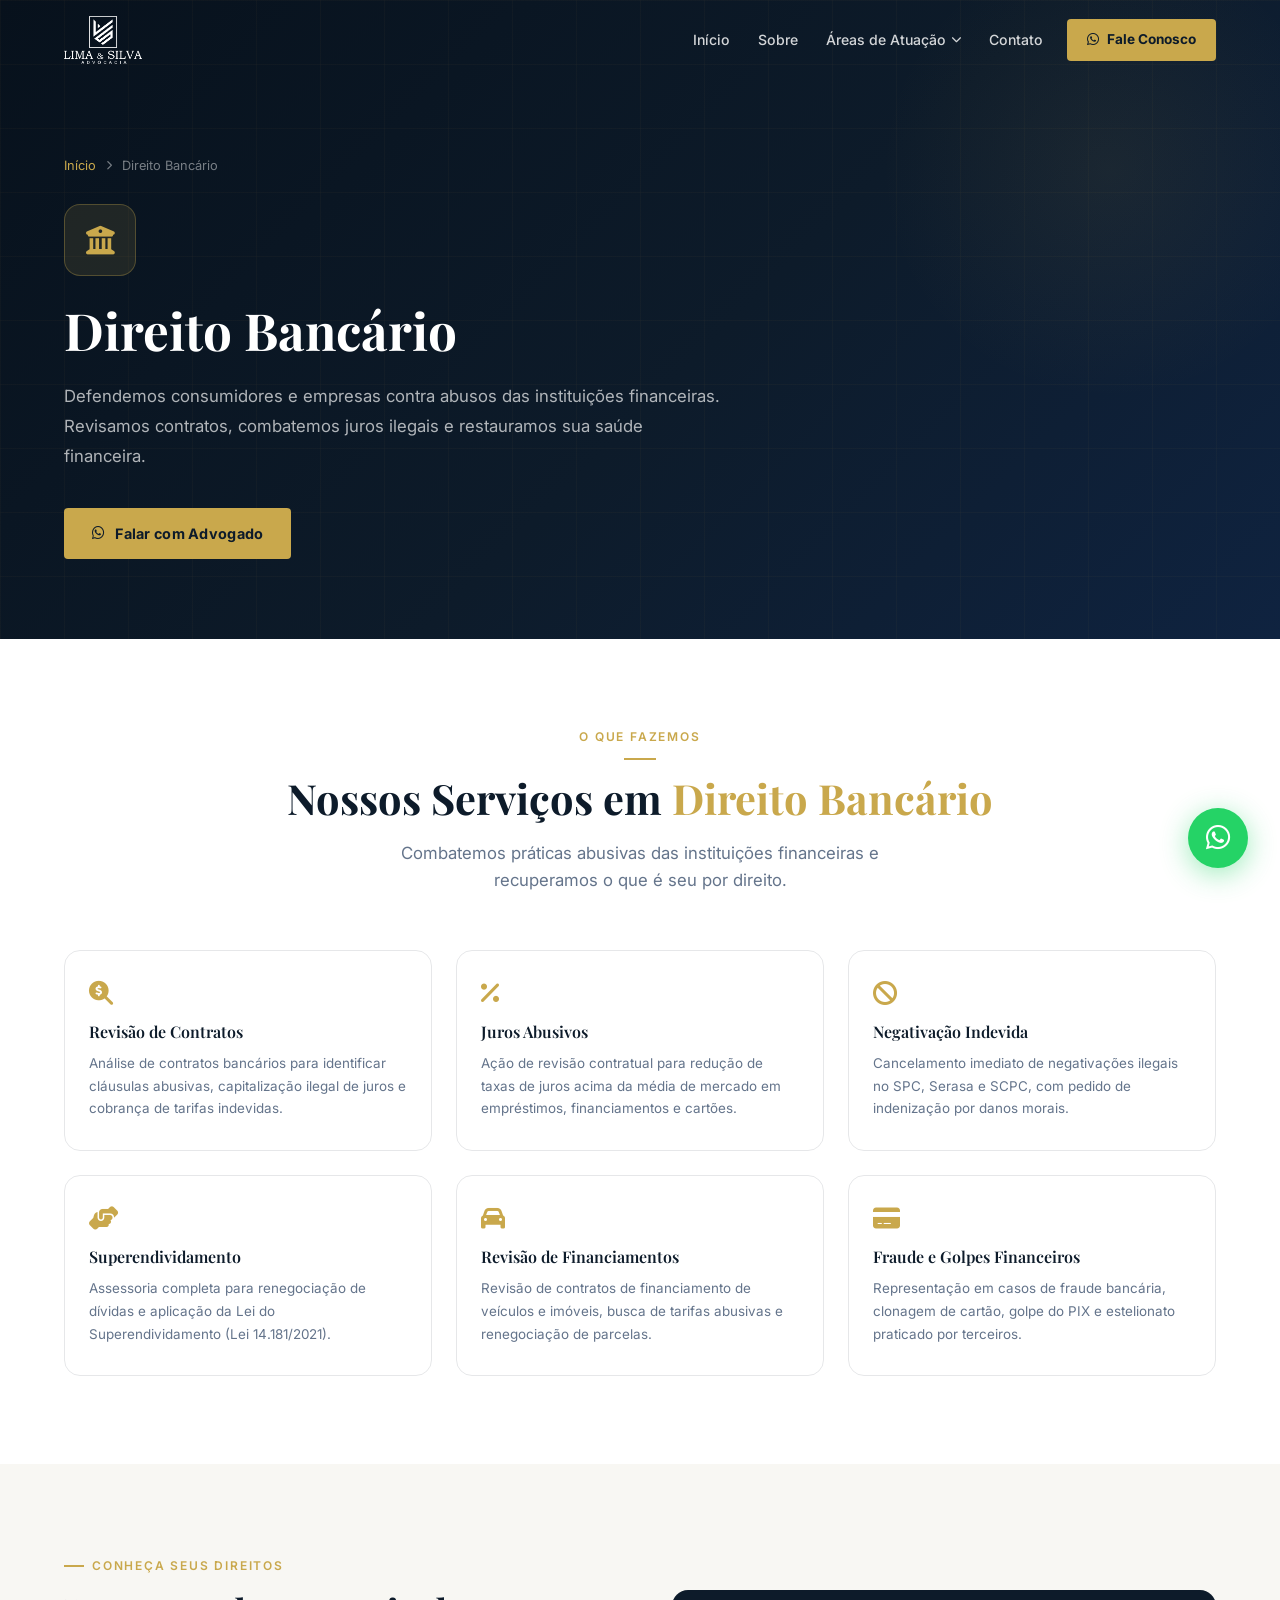
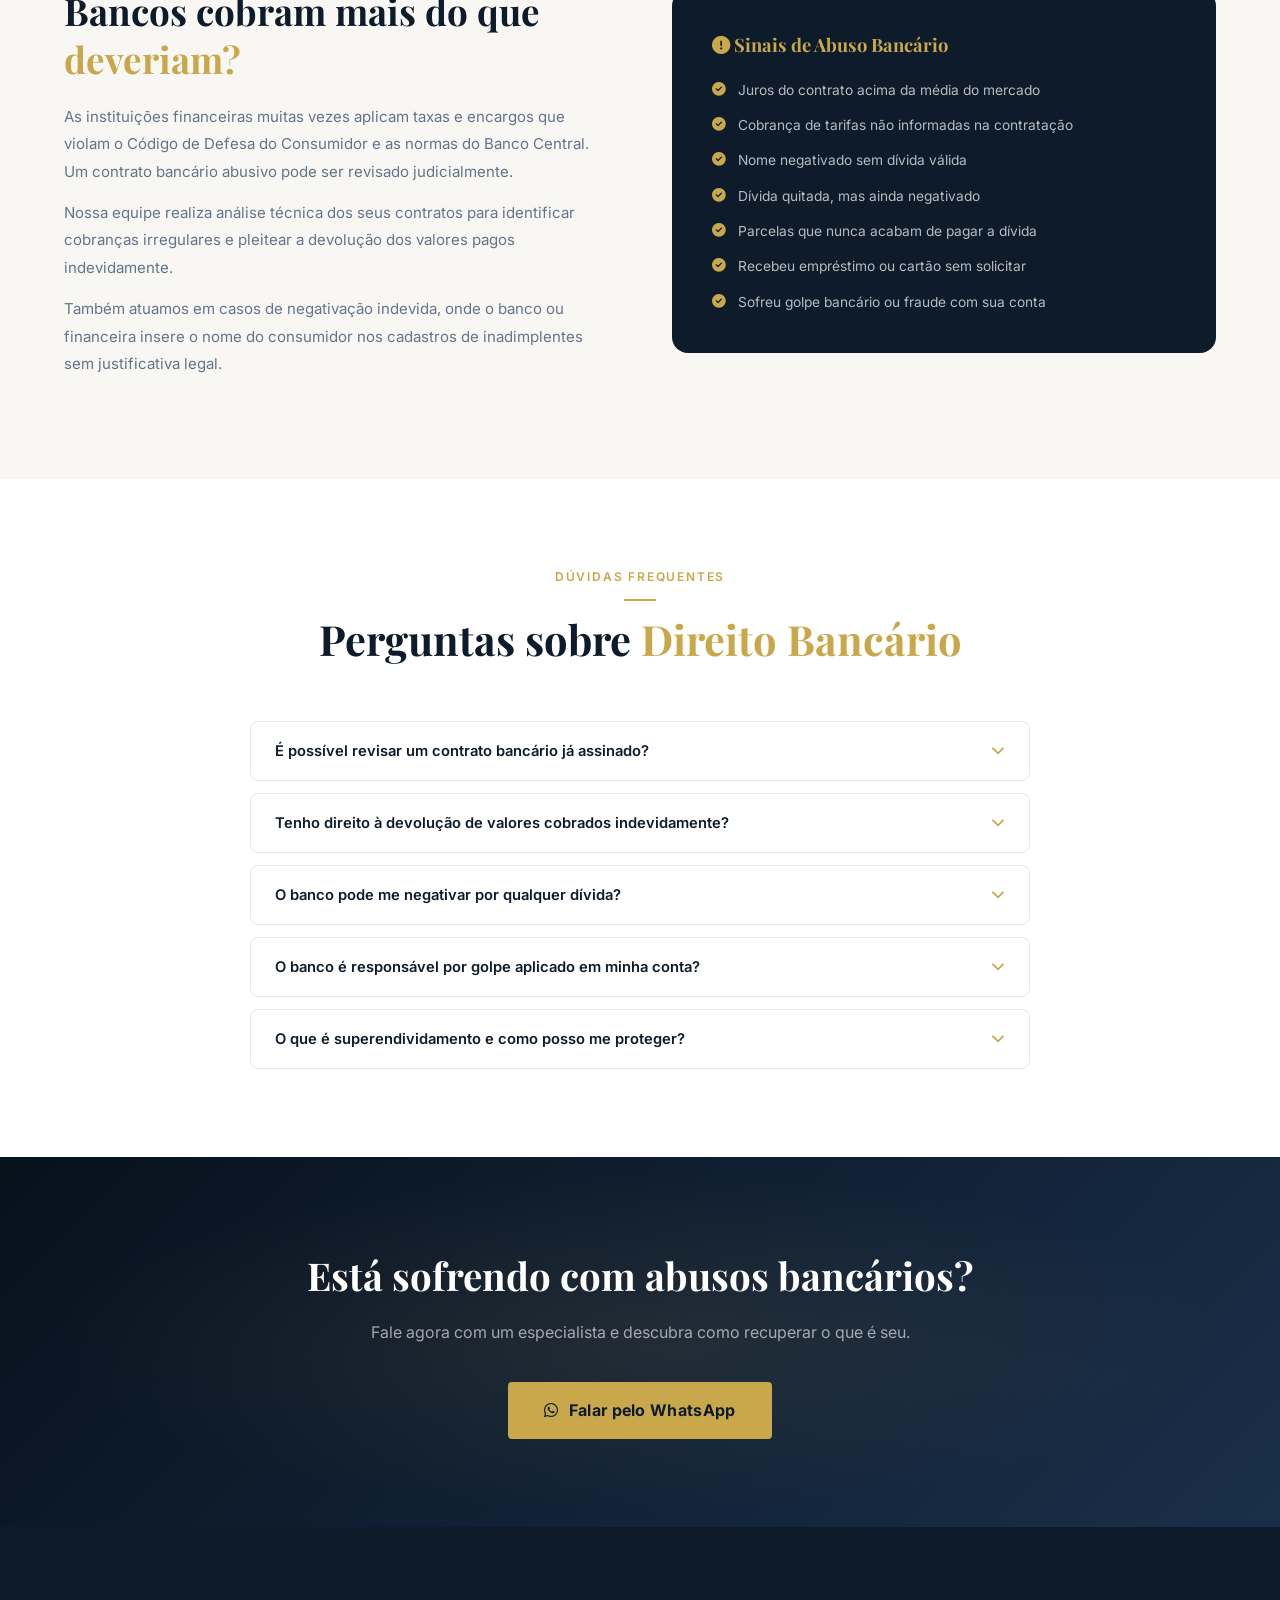
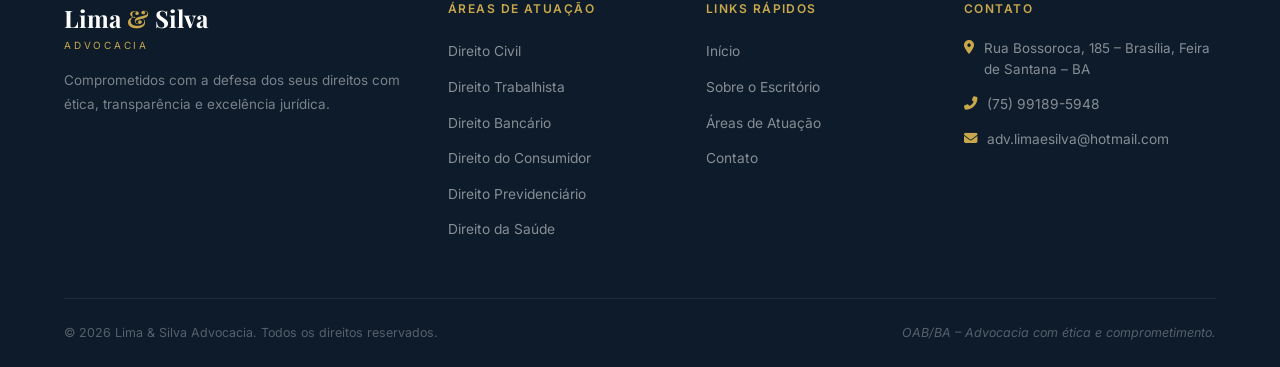
==== direito-bancario.html @ 6b13dc04 "Redesign completo + imagens reais + captação de lead LawTech Pro - Layout profissional premium (navy" ====
<!DOCTYPE html>
<html lang="pt-BR">
<head>
  <meta charset="UTF-8">
  <meta name="viewport" content="width=device-width, initial-scale=1.0">
  <meta name="description" content="Lima & Silva Advocacia – Especialistas em Direito Bancário em Feira de Santana. Revisão de contratos, juros abusivos, negativação indevida e superendividamento.">
  <meta name="keywords" content="advogado bancário Feira de Santana, juros abusivos, negativação indevida, superendividamento, revisão contrato bancário, Lima e Silva advocacia">
  <meta name="robots" content="index, follow">
  <link rel="canonical" href="https://www.advlimaesilva.com.br/direito-bancario.html">
  <title>Direito Bancário | Lima & Silva Advocacia – Feira de Santana</title>

  <link rel="preconnect" href="https://fonts.googleapis.com">
  <link rel="preconnect" href="https://fonts.gstatic.com" crossorigin>
  <link href="https://fonts.googleapis.com/css2?family=Playfair+Display:wght@400;600;700&family=Inter:wght@300;400;500;600;700&display=swap" rel="stylesheet">
  <link rel="stylesheet" href="https://cdnjs.cloudflare.com/ajax/libs/font-awesome/6.5.0/css/all.min.css">
  <link rel="stylesheet" href="style.css">
  <link rel="icon" type="image/png" sizes="512x512" href="imagens/Favicon.png">
  <link rel="apple-touch-icon" href="imagens/Favicon.png">
</head>
<body>

<!-- NAVBAR -->
<nav class="navbar" id="navbar">
  <div class="nav-container">
    <a href="index.html" class="nav-logo">
      <img src="imagens/logo.png" alt="Lima &amp; Silva Advocacia" class="logo-img">
    </a>
    <ul class="nav-menu" id="navMenu">
      <li><a href="index.html" class="nav-link">Início</a></li>
      <li><a href="index.html#sobre" class="nav-link">Sobre</a></li>
      <li class="dropdown">
        <a href="index.html#areas" class="nav-link active">Áreas de Atuação <i class="fas fa-chevron-down"></i></a>
        <ul class="dropdown-menu">
          <li><a href="direito-civil.html"><i class="fas fa-balance-scale"></i> Direito Civil</a></li>
          <li><a href="direito-trabalhista.html"><i class="fas fa-hard-hat"></i> Direito Trabalhista</a></li>
          <li><a href="direito-bancario.html"><i class="fas fa-university"></i> Direito Bancário</a></li>
          <li><a href="direito-consumidor.html"><i class="fas fa-shield-alt"></i> Direito do Consumidor</a></li>
          <li><a href="direito-previdenciario.html"><i class="fas fa-hand-holding-heart"></i> Direito Previdenciário</a></li>
          <li><a href="direito-saude.html"><i class="fas fa-heartbeat"></i> Direito da Saúde</a></li>
        </ul>
      </li>
      <li><a href="index.html#contato" class="nav-link">Contato</a></li>
      <li><a href="https://wa.me/5575991895948" class="nav-btn" target="_blank" rel="noopener"><i class="fab fa-whatsapp"></i> Fale Conosco</a></li>
    </ul>
    <button class="hamburger" id="hamburger" aria-label="Abrir menu">
      <span></span><span></span><span></span>
    </button>
  </div>
</nav>

<!-- HERO -->
<section class="area-hero">
  <div class="container">
    <div class="breadcrumb">
      <a href="index.html">Início</a>
      <i class="fas fa-chevron-right"></i>
      <span>Direito Bancário</span>
    </div>
    <div class="area-hero-content">
      <div class="area-hero-icon"><i class="fas fa-university"></i></div>
      <h1>Direito Bancário</h1>
      <p>Defendemos consumidores e empresas contra abusos das instituições financeiras. Revisamos contratos, combatemos juros ilegais e restauramos sua saúde financeira.</p>
      <a href="https://wa.me/5575991895948?text=Olá,%20tenho%20uma%20questão%20de%20Direito%20Bancário%20e%20gostaria%20de%20uma%20consulta." class="btn-primary" target="_blank" rel="noopener">
        <i class="fab fa-whatsapp"></i> Falar com Advogado
      </a>
    </div>
  </div>
</section>

<!-- SERVICES -->
<section class="area-services">
  <div class="container">
    <div class="section-header fade-up">
      <span class="section-label">O Que Fazemos</span>
      <h2 class="section-title">Nossos Serviços em <span class="gold">Direito Bancário</span></h2>
      <p class="section-desc">Combatemos práticas abusivas das instituições financeiras e recuperamos o que é seu por direito.</p>
    </div>
    <div class="area-services-grid">
      <div class="service-card fade-up">
        <i class="fas fa-search-dollar"></i>
        <h4>Revisão de Contratos</h4>
        <p>Análise de contratos bancários para identificar cláusulas abusivas, capitalização ilegal de juros e cobrança de tarifas indevidas.</p>
      </div>
      <div class="service-card fade-up">
        <i class="fas fa-percentage"></i>
        <h4>Juros Abusivos</h4>
        <p>Ação de revisão contratual para redução de taxas de juros acima da média de mercado em empréstimos, financiamentos e cartões.</p>
      </div>
      <div class="service-card fade-up">
        <i class="fas fa-ban"></i>
        <h4>Negativação Indevida</h4>
        <p>Cancelamento imediato de negativações ilegais no SPC, Serasa e SCPC, com pedido de indenização por danos morais.</p>
      </div>
      <div class="service-card fade-up">
        <i class="fas fa-hands-helping"></i>
        <h4>Superendividamento</h4>
        <p>Assessoria completa para renegociação de dívidas e aplicação da Lei do Superendividamento (Lei 14.181/2021).</p>
      </div>
      <div class="service-card fade-up">
        <i class="fas fa-car"></i>
        <h4>Revisão de Financiamentos</h4>
        <p>Revisão de contratos de financiamento de veículos e imóveis, busca de tarifas abusivas e renegociação de parcelas.</p>
      </div>
      <div class="service-card fade-up">
        <i class="fas fa-credit-card"></i>
        <h4>Fraude e Golpes Financeiros</h4>
        <p>Representação em casos de fraude bancária, clonagem de cartão, golpe do PIX e estelionato praticado por terceiros.</p>
      </div>
    </div>
  </div>
</section>

<!-- INFO -->
<section class="area-info">
  <div class="container">
    <div class="area-info-grid">
      <div class="fade-up">
        <span class="section-label">Conheça Seus Direitos</span>
        <h2>Bancos cobram mais do que <span class="gold">deveriam?</span></h2>
        <p>As instituições financeiras muitas vezes aplicam taxas e encargos que violam o Código de Defesa do Consumidor e as normas do Banco Central. Um contrato bancário abusivo pode ser revisado judicialmente.</p>
        <p>Nossa equipe realiza análise técnica dos seus contratos para identificar cobranças irregulares e pleitear a devolução dos valores pagos indevidamente.</p>
        <p>Também atuamos em casos de negativação indevida, onde o banco ou financeira insere o nome do consumidor nos cadastros de inadimplentes sem justificativa legal.</p>
      </div>
      <div class="info-highlight fade-up">
        <h3><i class="fas fa-exclamation-circle"></i> Sinais de Abuso Bancário</h3>
        <ul class="info-list">
          <li><i class="fas fa-check-circle"></i> Juros do contrato acima da média do mercado</li>
          <li><i class="fas fa-check-circle"></i> Cobrança de tarifas não informadas na contratação</li>
          <li><i class="fas fa-check-circle"></i> Nome negativado sem dívida válida</li>
          <li><i class="fas fa-check-circle"></i> Dívida quitada, mas ainda negativado</li>
          <li><i class="fas fa-check-circle"></i> Parcelas que nunca acabam de pagar a dívida</li>
          <li><i class="fas fa-check-circle"></i> Recebeu empréstimo ou cartão sem solicitar</li>
          <li><i class="fas fa-check-circle"></i> Sofreu golpe bancário ou fraude com sua conta</li>
        </ul>
      </div>
    </div>
  </div>
</section>

<!-- FAQ -->
<section class="area-faq">
  <div class="container">
    <div class="section-header fade-up">
      <span class="section-label">Dúvidas Frequentes</span>
      <h2 class="section-title">Perguntas sobre <span class="gold">Direito Bancário</span></h2>
    </div>
    <div class="faq-list">
      <div class="faq-item">
        <button class="faq-question">É possível revisar um contrato bancário já assinado? <i class="fas fa-chevron-down"></i></button>
        <div class="faq-answer"><div class="faq-answer-inner">Sim. Mesmo após a assinatura, contratos bancários podem ser revisados judicialmente quando contiverem cláusulas abusivas, juros acima do limite legal, capitalização de juros não permitida (anatocismo) ou tarifas não previstas claramente.</div></div>
      </div>
      <div class="faq-item">
        <button class="faq-question">Tenho direito à devolução de valores cobrados indevidamente? <i class="fas fa-chevron-down"></i></button>
        <div class="faq-answer"><div class="faq-answer-inner">Sim. Pelo Código de Defesa do Consumidor, quem cobra valor indevido deve devolver em dobro o que foi cobrado a mais. Isso se aplica a tarifas ilegais, juros excessivos e cobranças irregulares realizadas por instituições financeiras.</div></div>
      </div>
      <div class="faq-item">
        <button class="faq-question">O banco pode me negativar por qualquer dívida? <i class="fas fa-chevron-down"></i></button>
        <div class="faq-answer"><div class="faq-answer-inner">Não. A negativação exige que a dívida seja certa, líquida e exigível. Além disso, o consumidor deve ser notificado previamente. Dívidas prescritas, quitadas ou contestadas não podem gerar negativação. Negativação indevida gera direito à indenização por danos morais.</div></div>
      </div>
      <div class="faq-item">
        <button class="faq-question">O banco é responsável por golpe aplicado em minha conta? <i class="fas fa-chevron-down"></i></button>
        <div class="faq-answer"><div class="faq-answer-inner">Em muitos casos, sim. A instituição financeira tem dever de segurança. Se o golpe ocorreu por falha no sistema do banco (fraude por engenharia social facilitada, clonagem de cartão, acesso não autorizado), o banco pode ser responsabilizado e obrigado a ressarcir os valores.</div></div>
      </div>
      <div class="faq-item">
        <button class="faq-question">O que é superendividamento e como posso me proteger? <i class="fas fa-chevron-down"></i></button>
        <div class="faq-answer"><div class="faq-answer-inner">Superendividamento é quando o consumidor não consegue pagar todas as suas dívidas sem comprometer o mínimo existencial (necessidades básicas). A Lei 14.181/2021 permite a renegociação compulsória de todas as dívidas em um único processo judicial, com proteção do mínimo necessário para viver.</div></div>
      </div>
    </div>
  </div>
</section>

<!-- CTA -->
<section class="cta-banner">
  <div class="container">
    <h2>Está sofrendo com abusos bancários?</h2>
    <p>Fale agora com um especialista e descubra como recuperar o que é seu.</p>
    <a href="https://wa.me/5575991895948?text=Olá,%20tenho%20uma%20questão%20de%20Direito%20Bancário%20e%20gostaria%20de%20uma%20consulta." class="btn-primary" target="_blank" rel="noopener">
      <i class="fab fa-whatsapp"></i> Falar pelo WhatsApp
    </a>
  </div>
</section>

<!-- FOOTER -->
<footer class="footer">
  <div class="container">
    <div class="footer-grid">
      <div class="footer-brand">
        <div class="footer-logo">Lima <span>&</span> Silva</div>
        <p class="footer-tagline">Advocacia</p>
        <p class="footer-desc">Comprometidos com a defesa dos seus direitos com ética, transparência e excelência jurídica.</p>
      </div>
      <div class="footer-col">
        <h4>Áreas de Atuação</h4>
        <ul>
          <li><a href="direito-civil.html">Direito Civil</a></li>
          <li><a href="direito-trabalhista.html">Direito Trabalhista</a></li>
          <li><a href="direito-bancario.html">Direito Bancário</a></li>
          <li><a href="direito-consumidor.html">Direito do Consumidor</a></li>
          <li><a href="direito-previdenciario.html">Direito Previdenciário</a></li>
          <li><a href="direito-saude.html">Direito da Saúde</a></li>
        </ul>
      </div>
      <div class="footer-col">
        <h4>Links Rápidos</h4>
        <ul>
          <li><a href="index.html">Início</a></li>
          <li><a href="index.html#sobre">Sobre o Escritório</a></li>
          <li><a href="index.html#areas">Áreas de Atuação</a></li>
          <li><a href="index.html#contato">Contato</a></li>
        </ul>
      </div>
      <div class="footer-col">
        <h4>Contato</h4>
        <ul class="footer-contact">
          <li><i class="fas fa-map-marker-alt"></i> Rua Bossoroca, 185 – Brasília, Feira de Santana – BA</li>
          <li><i class="fas fa-phone-alt"></i> <a href="tel:+5575991895948">(75) 99189-5948</a></li>
          <li><i class="fas fa-envelope"></i> <a href="mailto:adv.limaesilva@hotmail.com">adv.limaesilva@hotmail.com</a></li>
        </ul>
      </div>
    </div>
    <div class="footer-bottom">
      <p>© 2026 Lima & Silva Advocacia. Todos os direitos reservados.</p>
      <p class="footer-oab">OAB/BA – Advocacia com ética e comprometimento.</p>
    </div>
  </div>
</footer>

<a href="https://wa.me/5575991895948?text=Olá,%20tenho%20uma%20questão%20de%20Direito%20Bancário%20e%20gostaria%20de%20uma%20consulta." class="whatsapp-float" target="_blank" rel="noopener" aria-label="Fale pelo WhatsApp">
  <i class="fab fa-whatsapp"></i>
  <span class="wpp-tooltip">Fale Conosco</span>
</a>
<button class="back-to-top" id="backToTop" aria-label="Voltar ao topo"><i class="fas fa-chevron-up"></i></button>
<script src="script.js"></script>
</body>
</html>
---- style.css ----
/* ========================================
   LIMA & SILVA ADVOCACIA — STYLE SHEET
   ======================================== */

/* === VARIABLES === */
:root {
  --navy: #0d1b2a;
  --navy-mid: #1a2f4a;
  --navy-light: #243b55;
  --gold: #c9a84c;
  --gold-light: #e8cc88;
  --gold-dark: #a07832;
  --white: #ffffff;
  --off-white: #f8f7f3;
  --gray: #9aa5b4;
  --text: #2c3e50;
  --text-light: #64748b;
  --shadow: 0 4px 24px rgba(13,27,42,0.10);
  --shadow-lg: 0 12px 48px rgba(13,27,42,0.16);
  --radius: 8px;
  --radius-lg: 16px;
  --transition: all 0.3s ease;
  --font-heading: 'Playfair Display', Georgia, serif;
  --font-body: 'Inter', system-ui, sans-serif;
}

/* === RESET === */
*, *::before, *::after { box-sizing: border-box; margin: 0; padding: 0; }
html { scroll-behavior: smooth; font-size: 16px; }
body { font-family: var(--font-body); color: var(--text); background: var(--white); line-height: 1.6; overflow-x: hidden; }
img { max-width: 100%; display: block; }
a { text-decoration: none; color: inherit; }
ul { list-style: none; }
button { cursor: pointer; border: none; background: none; font-family: inherit; }

/* === LOGO IMAGE === */
.logo-img {
  height: 48px;
  width: auto;
  object-fit: contain;
  display: block;
  filter: brightness(0) invert(1); /* branco no fundo escuro */
}

/* === UTILITIES === */
.container { max-width: 1200px; margin: 0 auto; padding: 0 24px; }
.gold { color: var(--gold); }

.section-label {
  display: inline-block;
  font-size: 0.75rem;
  font-weight: 600;
  letter-spacing: 0.15em;
  text-transform: uppercase;
  color: var(--gold);
  margin-bottom: 12px;
  position: relative;
  padding-left: 28px;
}
.section-label::before {
  content: '';
  position: absolute;
  left: 0; top: 50%;
  transform: translateY(-50%);
  width: 20px; height: 2px;
  background: var(--gold);
}
.section-title {
  font-family: var(--font-heading);
  font-size: clamp(1.8rem, 3.5vw, 2.6rem);
  font-weight: 700;
  color: var(--navy);
  line-height: 1.25;
  margin-bottom: 16px;
}
.section-header { text-align: center; margin-bottom: 56px; }
.section-header .section-label { padding-left: 0; display: block; padding-bottom: 14px; }
.section-header .section-label::before {
  left: 50%; top: auto; bottom: 0;
  transform: translateX(-50%);
  width: 32px;
}
.section-desc { font-size: 1.05rem; color: var(--text-light); max-width: 580px; margin: 0 auto; }
.section-header.light .section-title { color: var(--white); }
.section-header.light .section-desc { color: rgba(255,255,255,0.7); }

/* === BUTTONS === */
.btn-primary {
  display: inline-flex;
  align-items: center;
  gap: 10px;
  background: var(--gold);
  color: var(--navy);
  font-weight: 700;
  font-size: 0.9rem;
  padding: 14px 28px;
  border-radius: 4px;
  transition: var(--transition);
  letter-spacing: 0.02em;
}
.btn-primary:hover {
  background: var(--gold-light);
  transform: translateY(-2px);
  box-shadow: 0 8px 24px rgba(201,168,76,0.35);
}
.btn-outline {
  display: inline-flex;
  align-items: center;
  gap: 10px;
  border: 2px solid rgba(255,255,255,0.5);
  color: var(--white);
  font-weight: 500;
  font-size: 0.9rem;
  padding: 12px 26px;
  border-radius: 4px;
  transition: var(--transition);
}
.btn-outline:hover { border-color: var(--gold); color: var(--gold); }

/* ========================================
   NAVBAR
   ======================================== */
.navbar {
  position: fixed;
  top: 0; left: 0; right: 0;
  z-index: 1000;
  background: transparent;
  transition: var(--transition);
}
.navbar.scrolled {
  background: rgba(13,27,42,0.97);
  backdrop-filter: blur(12px);
  box-shadow: 0 2px 24px rgba(0,0,0,0.25);
}
.nav-container {
  max-width: 1200px;
  margin: 0 auto;
  padding: 0 24px;
  display: flex;
  align-items: center;
  justify-content: space-between;
  height: 80px;
}
.nav-logo { display: flex; flex-direction: column; line-height: 1; }
.logo-text {
  font-family: var(--font-heading);
  font-size: 1.35rem;
  font-weight: 700;
  color: var(--white);
}
.logo-amp { color: var(--gold); }
.logo-sub {
  font-size: 0.6rem;
  letter-spacing: 0.28em;
  text-transform: uppercase;
  color: var(--gold);
  margin-top: 3px;
}
.nav-menu {
  display: flex;
  align-items: center;
  gap: 4px;
}
.nav-link {
  color: rgba(255,255,255,0.82);
  font-size: 0.88rem;
  font-weight: 500;
  padding: 8px 12px;
  border-radius: 4px;
  transition: var(--transition);
  display: flex;
  align-items: center;
  gap: 5px;
  white-space: nowrap;
}
.nav-link:hover, .nav-link.active { color: var(--gold); }
.nav-link i { font-size: 0.65rem; transition: transform 0.3s; }
.nav-btn {
  background: var(--gold);
  color: var(--navy) !important;
  font-weight: 700;
  font-size: 0.85rem;
  padding: 10px 20px;
  border-radius: 4px;
  display: inline-flex;
  align-items: center;
  gap: 8px;
  transition: var(--transition);
  white-space: nowrap;
  margin-left: 8px;
}
.nav-btn:hover { background: var(--gold-light); transform: translateY(-1px); }

/* Dropdown */
.dropdown { position: relative; }
.dropdown-menu {
  display: none;
  position: absolute;
  top: calc(100% + 10px);
  left: 50%;
  transform: translateX(-50%);
  background: var(--navy);
  border: 1px solid rgba(201,168,76,0.25);
  border-radius: var(--radius);
  min-width: 260px;
  padding: 8px 0;
  box-shadow: var(--shadow-lg);
  z-index: 100;
  animation: fadeDown 0.2s ease;
}
.dropdown-menu::before {
  content: '';
  position: absolute;
  top: -7px; left: 50%;
  transform: translateX(-50%);
  border: 7px solid transparent;
  border-top: 0;
  border-bottom-color: rgba(201,168,76,0.25);
}
.dropdown:hover .dropdown-menu { display: block; }
.dropdown:hover .nav-link i { transform: rotate(180deg); }
.dropdown-menu a {
  display: flex;
  align-items: center;
  gap: 12px;
  padding: 11px 20px;
  color: rgba(255,255,255,0.78);
  font-size: 0.87rem;
  font-weight: 500;
  transition: var(--transition);
}
.dropdown-menu a i { color: var(--gold); width: 18px; text-align: center; font-size: 0.85rem; }
.dropdown-menu a:hover { color: var(--gold); background: rgba(201,168,76,0.08); }

/* Hamburger */
.hamburger {
  display: none;
  flex-direction: column;
  gap: 5px;
  padding: 8px;
}
.hamburger span {
  display: block;
  width: 24px; height: 2px;
  background: var(--white);
  border-radius: 2px;
  transition: var(--transition);
}
.hamburger.active span:nth-child(1) { transform: translateY(7px) rotate(45deg); }
.hamburger.active span:nth-child(2) { opacity: 0; }
.hamburger.active span:nth-child(3) { transform: translateY(-7px) rotate(-45deg); }

/* ========================================
   HERO
   ======================================== */
.hero {
  position: relative;
  min-height: 100vh;
  display: flex;
  align-items: center;
  overflow: hidden;
}
.hero-bg {
  position: absolute;
  inset: 0;
  background-image: url('imagens/hero-bg.png');
  background-size: cover;
  background-position: center center;
  background-repeat: no-repeat;
}
.hero-bg::before {
  content: '';
  position: absolute;
  inset: 0;
  background: linear-gradient(135deg, rgba(7,17,28,0.92) 0%, rgba(13,27,42,0.85) 50%, rgba(15,35,64,0.78) 100%);
}
.hero-bg::after {
  content: '';
  position: absolute;
  inset: 0;
  background:
    radial-gradient(ellipse at 15% 75%, rgba(201,168,76,0.08) 0%, transparent 50%),
    radial-gradient(ellipse at 85% 25%, rgba(201,168,76,0.04) 0%, transparent 40%);
}
.hero-content {
  position: relative;
  z-index: 2;
  padding: 140px 24px 100px;
  max-width: 680px;
  margin-left: max(24px, calc(50vw - 580px));
}
.hero-badge {
  display: inline-flex;
  align-items: center;
  gap: 8px;
  background: rgba(201,168,76,0.12);
  border: 1px solid rgba(201,168,76,0.3);
  color: var(--gold-light);
  font-size: 0.78rem;
  font-weight: 500;
  letter-spacing: 0.06em;
  padding: 8px 16px;
  border-radius: 100px;
  margin-bottom: 28px;
}
.hero-badge i { color: var(--gold); }
.hero-title {
  font-family: var(--font-heading);
  font-size: clamp(2.4rem, 5.5vw, 4rem);
  font-weight: 700;
  color: var(--white);
  line-height: 1.15;
  margin-bottom: 24px;
}
.hero-desc {
  font-size: 1.08rem;
  color: rgba(255,255,255,0.7);
  line-height: 1.78;
  margin-bottom: 40px;
  max-width: 520px;
}
.hero-actions { display: flex; gap: 16px; flex-wrap: wrap; margin-bottom: 64px; }
.hero-stats {
  display: flex;
  align-items: center;
  gap: 36px;
  flex-wrap: wrap;
}
.stat { text-align: center; }
.stat-num {
  font-family: var(--font-heading);
  font-size: 2.2rem;
  font-weight: 700;
  color: var(--gold);
  line-height: 1;
  display: inline;
}
.stat > span { color: var(--gold); font-weight: 700; font-size: 1.4rem; }
.stat p { color: rgba(255,255,255,0.55); font-size: 0.76rem; margin-top: 6px; letter-spacing: 0.04em; }
.stat-divider { width: 1px; height: 44px; background: rgba(201,168,76,0.25); }
.hero-scroll {
  position: absolute;
  bottom: 36px; left: 50%;
  transform: translateX(-50%);
  z-index: 2;
}
.hero-scroll a {
  display: flex;
  align-items: center;
  justify-content: center;
  width: 44px; height: 44px;
  border: 2px solid rgba(201,168,76,0.35);
  border-radius: 50%;
  color: var(--gold);
  animation: bounce 2.2s infinite;
}

/* ========================================
   ABOUT
   ======================================== */
.about { padding: 100px 0; background: var(--off-white); }
.about-grid { display: grid; grid-template-columns: 1fr 1.1fr; gap: 72px; align-items: center; }
.about-img-box { position: relative; }
.about-img-inner {
  aspect-ratio: 4/5;
  max-height: 500px;
  border-radius: var(--radius-lg);
  overflow: hidden;
  position: relative;
}
.about-img-inner img {
  width: 100%;
  height: 100%;
  object-fit: cover;
  object-position: center top;
  display: block;
}
.about-badge {
  position: absolute;
  bottom: -20px; right: -20px;
  background: var(--gold);
  color: var(--navy);
  padding: 18px 22px;
  border-radius: var(--radius);
  display: flex;
  align-items: center;
  gap: 10px;
  box-shadow: var(--shadow-lg);
  font-size: 0.85rem;
}
.about-badge i { font-size: 1.3rem; }
.about-badge strong { font-weight: 700; }
.about-content .section-label { padding-left: 0; }
.about-content .section-label::before { display: none; }
.about-text { color: var(--text-light); margin-bottom: 16px; line-height: 1.8; font-size: 0.97rem; }
.about-features { display: grid; grid-template-columns: 1fr 1fr; gap: 12px; margin: 28px 0 36px; }
.feature { display: flex; align-items: center; gap: 10px; font-size: 0.87rem; font-weight: 500; color: var(--text); }
.feature i { color: var(--gold); font-size: 1rem; flex-shrink: 0; }

/* ========================================
   AREAS
   ======================================== */
.areas { padding: 100px 0; background: var(--white); }
.areas-grid { display: grid; grid-template-columns: repeat(3, 1fr); gap: 24px; }
.area-card {
  background: var(--off-white);
  border: 1px solid rgba(13,27,42,0.08);
  border-radius: var(--radius-lg);
  padding: 36px 28px;
  display: block;
  transition: var(--transition);
  position: relative;
  overflow: hidden;
}
.area-card::before {
  content: '';
  position: absolute;
  top: 0; left: 0; right: 0;
  height: 3px;
  background: linear-gradient(to right, var(--gold), var(--gold-light));
  transform: scaleX(0);
  transform-origin: left;
  transition: transform 0.35s ease;
}
.area-card:hover { transform: translateY(-6px); box-shadow: var(--shadow-lg); border-color: transparent; background: var(--white); }
.area-card:hover::before { transform: scaleX(1); }
.area-icon {
  width: 60px; height: 60px;
  background: linear-gradient(135deg, var(--navy) 0%, var(--navy-mid) 100%);
  border-radius: 12px;
  display: flex;
  align-items: center;
  justify-content: center;
  margin-bottom: 20px;
  transition: var(--transition);
}
.area-icon i { font-size: 1.4rem; color: var(--gold); }
.area-card:hover .area-icon { background: var(--gold); }
.area-card:hover .area-icon i { color: var(--navy); }
.area-card h3 {
  font-family: var(--font-heading);
  font-size: 1.1rem;
  font-weight: 700;
  color: var(--navy);
  margin-bottom: 10px;
}
.area-card p { font-size: 0.86rem; color: var(--text-light); line-height: 1.72; margin-bottom: 20px; }
.area-link {
  display: inline-flex;
  align-items: center;
  gap: 8px;
  font-size: 0.8rem;
  font-weight: 600;
  color: var(--gold-dark);
  letter-spacing: 0.03em;
  transition: var(--transition);
}
.area-card:hover .area-link { gap: 12px; color: var(--gold); }
.area-link i { font-size: 0.72rem; }

/* ========================================
   WHY US
   ======================================== */
.why-us { padding: 100px 0; background: var(--navy); }
.why-grid { display: grid; grid-template-columns: repeat(4, 1fr); gap: 24px; }
.why-card {
  text-align: center;
  padding: 40px 20px;
  border: 1px solid rgba(201,168,76,0.14);
  border-radius: var(--radius-lg);
  transition: var(--transition);
}
.why-card:hover { border-color: rgba(201,168,76,0.5); background: rgba(201,168,76,0.04); }
.why-icon {
  width: 68px; height: 68px;
  background: rgba(201,168,76,0.09);
  border-radius: 50%;
  display: flex;
  align-items: center;
  justify-content: center;
  margin: 0 auto 20px;
  transition: var(--transition);
}
.why-icon i { font-size: 1.5rem; color: var(--gold); }
.why-card:hover .why-icon { background: var(--gold); }
.why-card:hover .why-icon i { color: var(--navy); }
.why-card h3 { font-family: var(--font-heading); font-size: 1rem; font-weight: 600; color: var(--white); margin-bottom: 10px; }
.why-card p { font-size: 0.84rem; color: rgba(255,255,255,0.55); line-height: 1.72; }

/* ========================================
   CONTACT
   ======================================== */
.contact { padding: 100px 0; background: var(--off-white); }
.contact-grid { display: grid; grid-template-columns: 1fr 1.5fr; gap: 56px; align-items: start; }
.contact-item { display: flex; align-items: flex-start; gap: 16px; margin-bottom: 28px; }
.contact-icon {
  width: 48px; height: 48px;
  background: var(--navy);
  border-radius: var(--radius);
  display: flex;
  align-items: center;
  justify-content: center;
  flex-shrink: 0;
}
.contact-icon i { font-size: 1.1rem; color: var(--gold); }
.contact-item h4 {
  font-size: 0.72rem;
  font-weight: 600;
  letter-spacing: 0.1em;
  text-transform: uppercase;
  color: var(--gray);
  margin-bottom: 4px;
}
.contact-item a, .contact-item p { font-size: 0.94rem; color: var(--text); font-weight: 500; line-height: 1.5; }
.contact-item a:hover { color: var(--gold); }
.wpp-btn { margin-top: 16px; }
.contact-map { border-radius: var(--radius-lg); overflow: hidden; box-shadow: var(--shadow-lg); border: 3px solid var(--white); height: 460px; }
.contact-map iframe { width: 100%; height: 100%; border: none; }

/* ========================================
   FOOTER
   ======================================== */
.footer { background: var(--navy); padding: 72px 0 0; }
.footer-grid { display: grid; grid-template-columns: 1.6fr 1fr 1fr 1.2fr; gap: 48px; padding-bottom: 56px; border-bottom: 1px solid rgba(255,255,255,0.07); }
.footer-logo { font-family: var(--font-heading); font-size: 1.5rem; font-weight: 700; color: var(--white); }
.footer-logo span { color: var(--gold); }
.footer-tagline { font-size: 0.62rem; letter-spacing: 0.28em; text-transform: uppercase; color: var(--gold); margin-bottom: 16px; }
.footer-desc { font-size: 0.84rem; color: rgba(255,255,255,0.45); line-height: 1.75; }
.footer-col h4 { font-size: 0.75rem; font-weight: 600; letter-spacing: 0.12em; text-transform: uppercase; color: var(--gold); margin-bottom: 20px; }
.footer-col ul { display: flex; flex-direction: column; gap: 10px; }
.footer-col ul li a { font-size: 0.86rem; color: rgba(255,255,255,0.5); transition: var(--transition); display: inline-block; }
.footer-col ul li a:hover { color: var(--gold); padding-left: 4px; }
.footer-contact { gap: 14px !important; }
.footer-contact li { display: flex; align-items: flex-start; gap: 10px; font-size: 0.84rem; color: rgba(255,255,255,0.5); line-height: 1.55; }
.footer-contact li i { color: var(--gold); margin-top: 3px; flex-shrink: 0; }
.footer-contact li a { color: rgba(255,255,255,0.5); }
.footer-contact li a:hover { color: var(--gold); }
.footer-bottom { padding: 24px 0; display: flex; justify-content: space-between; align-items: center; flex-wrap: wrap; gap: 8px; }
.footer-bottom p { font-size: 0.78rem; color: rgba(255,255,255,0.3); }
.footer-oab { font-style: italic; }

/* ========================================
   WHATSAPP FLOAT & BACK TO TOP
   ======================================== */
.whatsapp-float {
  position: fixed;
  bottom: 32px; right: 32px;
  z-index: 999;
  width: 60px; height: 60px;
  background: #25d366;
  border-radius: 50%;
  display: flex;
  align-items: center;
  justify-content: center;
  box-shadow: 0 6px 28px rgba(37,211,102,0.45);
  transition: var(--transition);
}
.whatsapp-float i { font-size: 1.75rem; color: var(--white); }
.whatsapp-float:hover { transform: scale(1.1); box-shadow: 0 10px 36px rgba(37,211,102,0.55); }
.wpp-tooltip {
  position: absolute;
  right: 72px;
  background: var(--navy);
  color: var(--white);
  font-size: 0.8rem;
  font-weight: 500;
  padding: 7px 14px;
  border-radius: 6px;
  white-space: nowrap;
  opacity: 0;
  pointer-events: none;
  transition: opacity 0.2s;
}
.wpp-tooltip::after {
  content: '';
  position: absolute;
  right: -6px; top: 50%;
  transform: translateY(-50%);
  border: 6px solid transparent;
  border-right: 0;
  border-left-color: var(--navy);
}
.whatsapp-float:hover .wpp-tooltip { opacity: 1; }
.back-to-top {
  position: fixed;
  bottom: 104px; right: 32px;
  z-index: 999;
  width: 44px; height: 44px;
  background: var(--navy);
  border: 2px solid rgba(201,168,76,0.35);
  border-radius: 50%;
  display: flex;
  align-items: center;
  justify-content: center;
  color: var(--gold);
  font-size: 0.85rem;
  opacity: 0;
  pointer-events: none;
  transition: var(--transition);
}
.back-to-top.visible { opacity: 1; pointer-events: all; }
.back-to-top:hover { background: var(--gold); color: var(--navy); border-color: var(--gold); }

/* ========================================
   LEAD CAPTURE (LAWTECH PRO)
   ======================================== */
.lead-capture {
  padding: 100px 0;
  background: var(--off-white);
  position: relative;
  overflow: hidden;
}
.lead-capture::before {
  content: '';
  position: absolute;
  top: 0; left: 0;
  width: 4px; height: 100%;
  background: linear-gradient(to bottom, var(--gold), var(--gold-light), var(--gold));
}
.lead-grid {
  display: grid;
  grid-template-columns: 1fr 1fr;
  gap: 72px;
  align-items: center;
}
.lead-content .section-label { padding-left: 0; }
.lead-content .section-label::before { display: none; }
.lead-content h2 { margin-bottom: 16px; }
.lead-content > p { color: var(--text-light); line-height: 1.8; margin-bottom: 32px; font-size: 0.97rem; }
.lead-benefits {
  display: grid;
  grid-template-columns: 1fr 1fr;
  gap: 12px;
  margin-bottom: 36px;
}
.lead-benefit {
  display: flex;
  align-items: center;
  gap: 10px;
  font-size: 0.87rem;
  font-weight: 500;
  color: var(--text);
}
.lead-benefit i { color: var(--gold); font-size: 1rem; flex-shrink: 0; }

/* Lead Card (direita) */
.lead-card {
  background: var(--navy);
  border-radius: var(--radius-lg);
  overflow: hidden;
  box-shadow: var(--shadow-lg);
}
.lead-card-header {
  background: linear-gradient(135deg, var(--gold-dark) 0%, var(--gold) 100%);
  padding: 20px 28px;
  display: flex;
  align-items: center;
  gap: 12px;
  color: var(--navy);
  font-weight: 700;
  font-size: 0.95rem;
}
.lead-card-header i { font-size: 1.2rem; }
.lead-steps { padding: 28px; display: flex; flex-direction: column; gap: 20px; }
.lead-step {
  display: flex;
  align-items: flex-start;
  gap: 16px;
}
.step-num {
  width: 32px; height: 32px;
  background: rgba(201,168,76,0.15);
  border: 1px solid rgba(201,168,76,0.3);
  border-radius: 50%;
  display: flex;
  align-items: center;
  justify-content: center;
  font-weight: 700;
  font-size: 0.85rem;
  color: var(--gold);
  flex-shrink: 0;
}
.lead-step strong { display: block; color: var(--white); font-size: 0.9rem; margin-bottom: 2px; }
.lead-step p { color: rgba(255,255,255,0.5); font-size: 0.8rem; margin: 0; }
.lead-btn {
  display: flex;
  align-items: center;
  justify-content: center;
  gap: 10px;
  margin: 0 28px 28px;
  background: var(--gold);
  color: var(--navy);
  font-weight: 700;
  font-size: 0.9rem;
  padding: 14px;
  border-radius: 4px;
  transition: var(--transition);
}
.lead-btn:hover { background: var(--gold-light); transform: translateY(-2px); }
.lead-btn i { font-size: 0.85rem; }

@media (max-width: 768px) {
  .lead-grid { grid-template-columns: 1fr; gap: 40px; }
  .lead-benefits { grid-template-columns: 1fr; }
}

/* ========================================
   AREA PAGES
   ======================================== */
.area-hero {
  padding: 156px 0 80px;
  background: linear-gradient(135deg, #07111c 0%, var(--navy) 55%, #0f2340 100%);
  position: relative;
  overflow: hidden;
}
.area-hero::before {
  content: '';
  position: absolute;
  inset: 0;
  background-image:
    linear-gradient(rgba(201,168,76,0.035) 1px, transparent 1px),
    linear-gradient(90deg, rgba(201,168,76,0.035) 1px, transparent 1px);
  background-size: 64px 64px;
}
.area-hero::after {
  content: '';
  position: absolute;
  right: -80px; top: -80px;
  width: 500px; height: 500px;
  background: radial-gradient(circle, rgba(201,168,76,0.07) 0%, transparent 65%);
}
.breadcrumb {
  display: flex;
  align-items: center;
  gap: 10px;
  margin-bottom: 28px;
  font-size: 0.8rem;
  color: rgba(255,255,255,0.45);
  position: relative;
  z-index: 1;
}
.breadcrumb a { color: var(--gold); }
.breadcrumb a:hover { text-decoration: underline; }
.breadcrumb i { font-size: 0.6rem; }
.area-hero-content { position: relative; z-index: 1; max-width: 660px; }
.area-hero-icon {
  width: 72px; height: 72px;
  background: rgba(201,168,76,0.12);
  border: 1px solid rgba(201,168,76,0.3);
  border-radius: 16px;
  display: flex;
  align-items: center;
  justify-content: center;
  margin-bottom: 24px;
}
.area-hero-icon i { font-size: 1.8rem; color: var(--gold); }
.area-hero h1 {
  font-family: var(--font-heading);
  font-size: clamp(2rem, 4.5vw, 3.2rem);
  font-weight: 700;
  color: var(--white);
  line-height: 1.2;
  margin-bottom: 20px;
}
.area-hero p { font-size: 1.05rem; color: rgba(255,255,255,0.68); line-height: 1.78; margin-bottom: 36px; }

/* Area Services */
.area-services { padding: 88px 0; background: var(--white); }
.area-services-grid { display: grid; grid-template-columns: repeat(3, 1fr); gap: 24px; }
.service-card {
  border: 1px solid rgba(13,27,42,0.1);
  border-radius: var(--radius-lg);
  padding: 30px 24px;
  transition: var(--transition);
}
.service-card:hover { border-color: rgba(201,168,76,0.4); box-shadow: var(--shadow); }
.service-card i { font-size: 1.5rem; color: var(--gold); margin-bottom: 14px; display: block; }
.service-card h4 { font-family: var(--font-heading); font-size: 1rem; font-weight: 600; color: var(--navy); margin-bottom: 8px; }
.service-card p { font-size: 0.84rem; color: var(--text-light); line-height: 1.68; }

/* Area Info */
.area-info { padding: 88px 0; background: var(--off-white); }
.area-info-grid { display: grid; grid-template-columns: 1fr 1fr; gap: 64px; align-items: center; }
.area-info h2 { font-family: var(--font-heading); font-size: clamp(1.6rem, 3vw, 2.3rem); font-weight: 700; color: var(--navy); margin-bottom: 20px; line-height: 1.3; }
.area-info p { color: var(--text-light); line-height: 1.82; margin-bottom: 14px; font-size: 0.94rem; }
.info-highlight { background: var(--navy); border-radius: var(--radius-lg); padding: 40px; }
.info-highlight h3 { font-family: var(--font-heading); font-size: 1.15rem; color: var(--gold); margin-bottom: 20px; }
.info-list { display: flex; flex-direction: column; gap: 14px; }
.info-list li { display: flex; align-items: flex-start; gap: 12px; font-size: 0.86rem; color: rgba(255,255,255,0.7); line-height: 1.55; }
.info-list li i { color: var(--gold); margin-top: 3px; flex-shrink: 0; }

/* FAQ */
.area-faq { padding: 88px 0; background: var(--white); }
.faq-list { max-width: 780px; margin: 0 auto; display: flex; flex-direction: column; gap: 12px; }
.faq-item { border: 1px solid rgba(13,27,42,0.1); border-radius: var(--radius); overflow: hidden; }
.faq-item.open { border-color: rgba(201,168,76,0.4); }
.faq-question {
  width: 100%;
  display: flex;
  align-items: center;
  justify-content: space-between;
  padding: 20px 24px;
  background: none;
  font-size: 0.92rem;
  font-weight: 600;
  color: var(--navy);
  text-align: left;
  gap: 16px;
  cursor: pointer;
  transition: var(--transition);
}
.faq-question:hover { color: var(--gold-dark); }
.faq-question i { flex-shrink: 0; color: var(--gold); transition: transform 0.3s; font-size: 0.85rem; }
.faq-item.open .faq-question i { transform: rotate(180deg); }
.faq-answer { max-height: 0; overflow: hidden; transition: max-height 0.35s ease; }
.faq-answer-inner { padding: 0 24px 20px; font-size: 0.86rem; color: var(--text-light); line-height: 1.82; }
.faq-item.open .faq-answer { max-height: 400px; }

/* CTA Banner */
.cta-banner {
  background: linear-gradient(135deg, #07111c 0%, var(--navy-mid) 100%);
  padding: 88px 0;
  text-align: center;
  position: relative;
  overflow: hidden;
}
.cta-banner::before {
  content: '';
  position: absolute;
  inset: 0;
  background: radial-gradient(ellipse at 50% 50%, rgba(201,168,76,0.09) 0%, transparent 65%);
}
.cta-banner h2 { font-family: var(--font-heading); font-size: clamp(1.6rem, 3vw, 2.4rem); color: var(--white); margin-bottom: 14px; position: relative; }
.cta-banner p { color: rgba(255,255,255,0.6); font-size: 1rem; margin-bottom: 36px; position: relative; }
.cta-banner .btn-primary { position: relative; font-size: 1rem; padding: 16px 36px; }

/* === FADE-IN ANIMATIONS === */
.fade-up { opacity: 0; transform: translateY(28px); transition: opacity 0.65s ease, transform 0.65s ease; }
.fade-up.visible { opacity: 1; transform: translateY(0); }

/* ========================================
   ANIMATIONS
   ======================================== */
@keyframes fadeDown {
  from { opacity: 0; transform: translateX(-50%) translateY(-10px); }
  to   { opacity: 1; transform: translateX(-50%) translateY(0); }
}
@keyframes bounce {
  0%, 100% { transform: translateY(0); }
  50%       { transform: translateY(9px); }
}

/* ========================================
   RESPONSIVE
   ======================================== */
@media (max-width: 1024px) {
  .why-grid { grid-template-columns: repeat(2, 1fr); }
  .footer-grid { grid-template-columns: 1fr 1fr; gap: 36px; }
  .areas-grid { grid-template-columns: repeat(2, 1fr); }
  .area-services-grid { grid-template-columns: repeat(2, 1fr); }
}

@media (max-width: 768px) {
  /* Mobile Nav */
  .nav-menu {
    position: fixed;
    top: 80px; left: 0; right: 0;
    background: rgba(13,27,42,0.98);
    backdrop-filter: blur(16px);
    flex-direction: column;
    align-items: flex-start;
    padding: 20px;
    gap: 2px;
    transform: translateY(-110%);
    transition: transform 0.35s ease;
    border-bottom: 1px solid rgba(201,168,76,0.2);
    max-height: calc(100vh - 80px);
    overflow-y: auto;
  }
  .nav-menu.open { transform: translateY(0); }
  .hamburger { display: flex; }
  .dropdown-menu {
    position: static;
    transform: none;
    box-shadow: none;
    background: rgba(255,255,255,0.04);
    border: none;
    border-radius: var(--radius);
    padding-left: 12px;
    display: none;
    animation: none;
    min-width: auto;
  }
  .dropdown-menu::before { display: none; }
  .dropdown.open .dropdown-menu { display: block; }
  .nav-link { width: 100%; }
  .nav-btn { width: 100%; justify-content: center; margin-left: 0; margin-top: 8px; }

  .hero-content { margin-left: 0; padding: 110px 24px 70px; }
  .hero-stats { gap: 24px; }
  .stat-divider { display: none; }
  .hero-actions { flex-direction: column; }

  .about-grid { grid-template-columns: 1fr; gap: 48px; }
  .about-img-inner { max-height: 280px; }
  .about-badge { right: 0; bottom: -16px; }
  .about-features { grid-template-columns: 1fr; }

  .areas-grid { grid-template-columns: 1fr; }
  .why-grid { grid-template-columns: 1fr 1fr; }

  .contact-grid { grid-template-columns: 1fr; }
  .contact-map { height: 300px; }

  .footer-grid { grid-template-columns: 1fr; gap: 28px; }
  .footer-bottom { flex-direction: column; text-align: center; }

  .area-services-grid { grid-template-columns: 1fr; }
  .area-info-grid { grid-template-columns: 1fr; gap: 36px; }

  .whatsapp-float { bottom: 24px; right: 24px; width: 54px; height: 54px; }
  .back-to-top { bottom: 90px; right: 24px; }
}

@media (max-width: 480px) {
  .why-grid { grid-template-columns: 1fr; }
  .hero-title { font-size: 2rem; }
  .area-hero h1 { font-size: 1.8rem; }
}
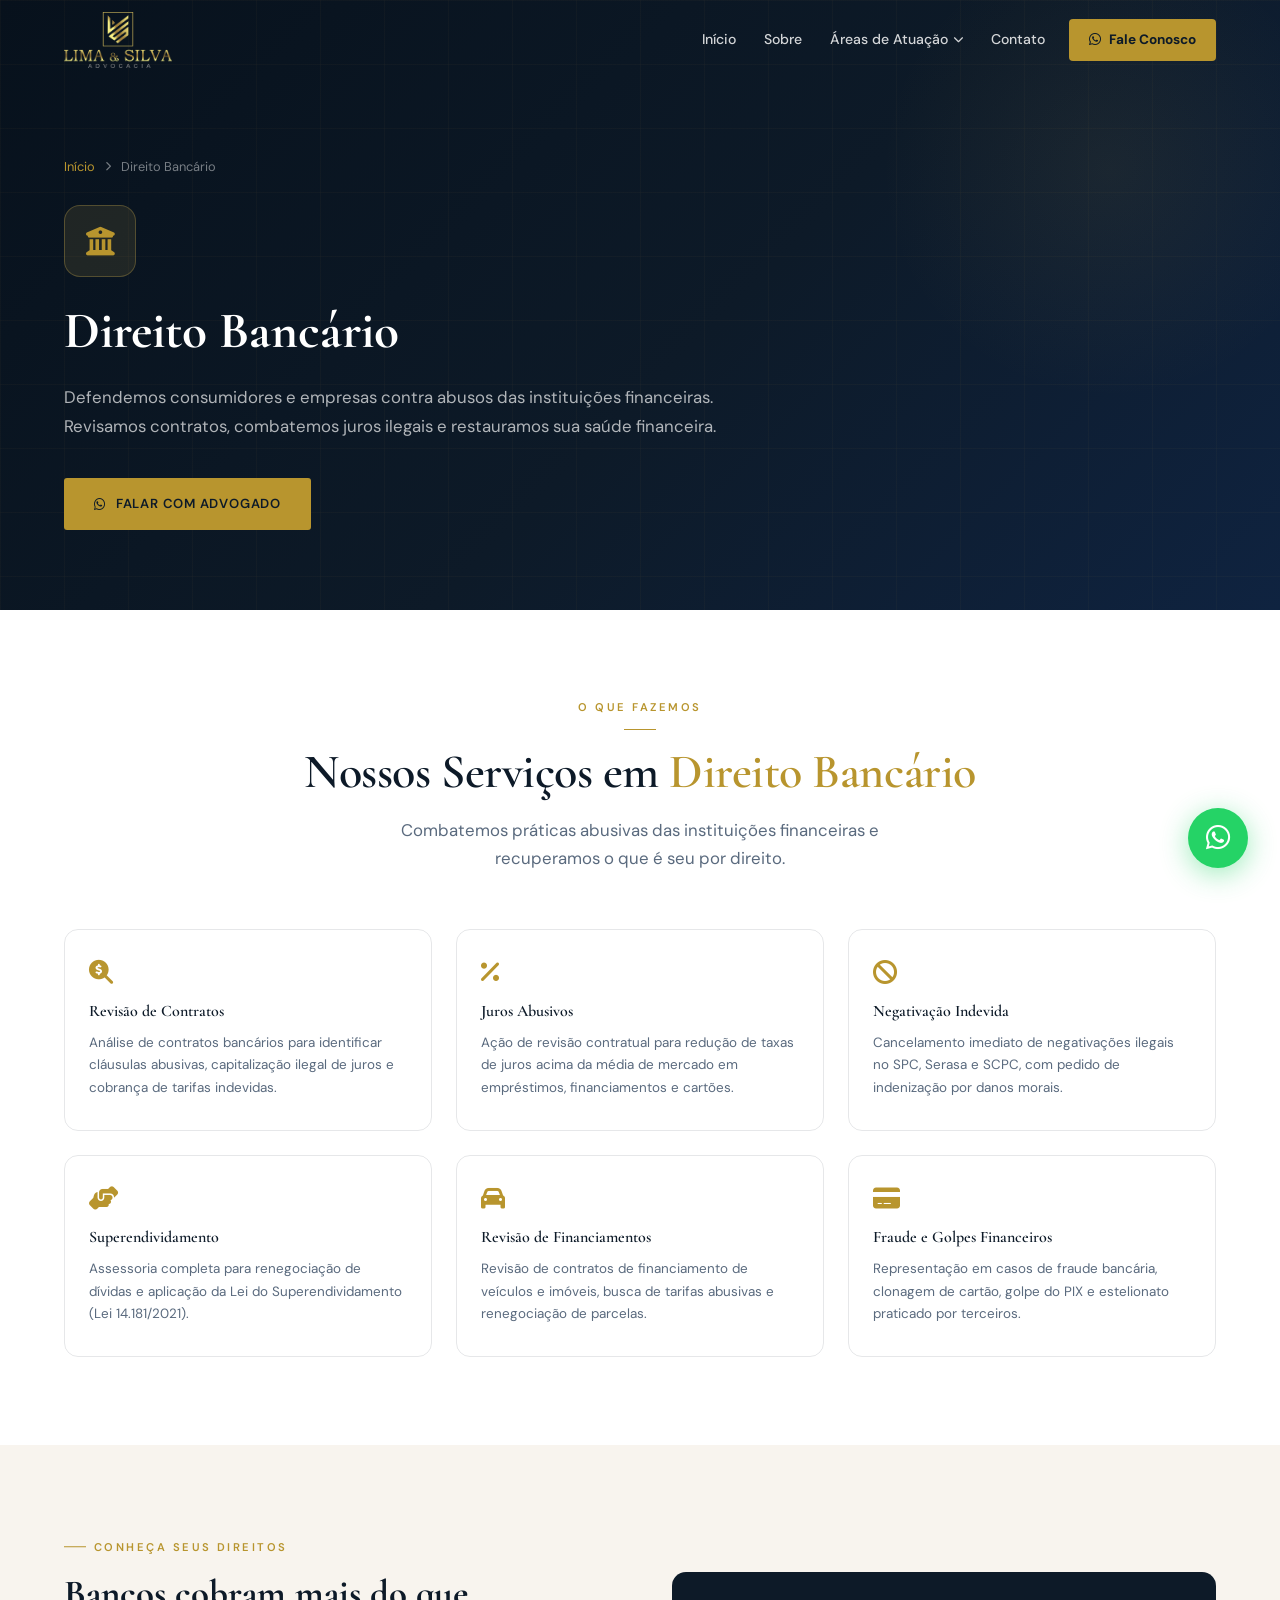
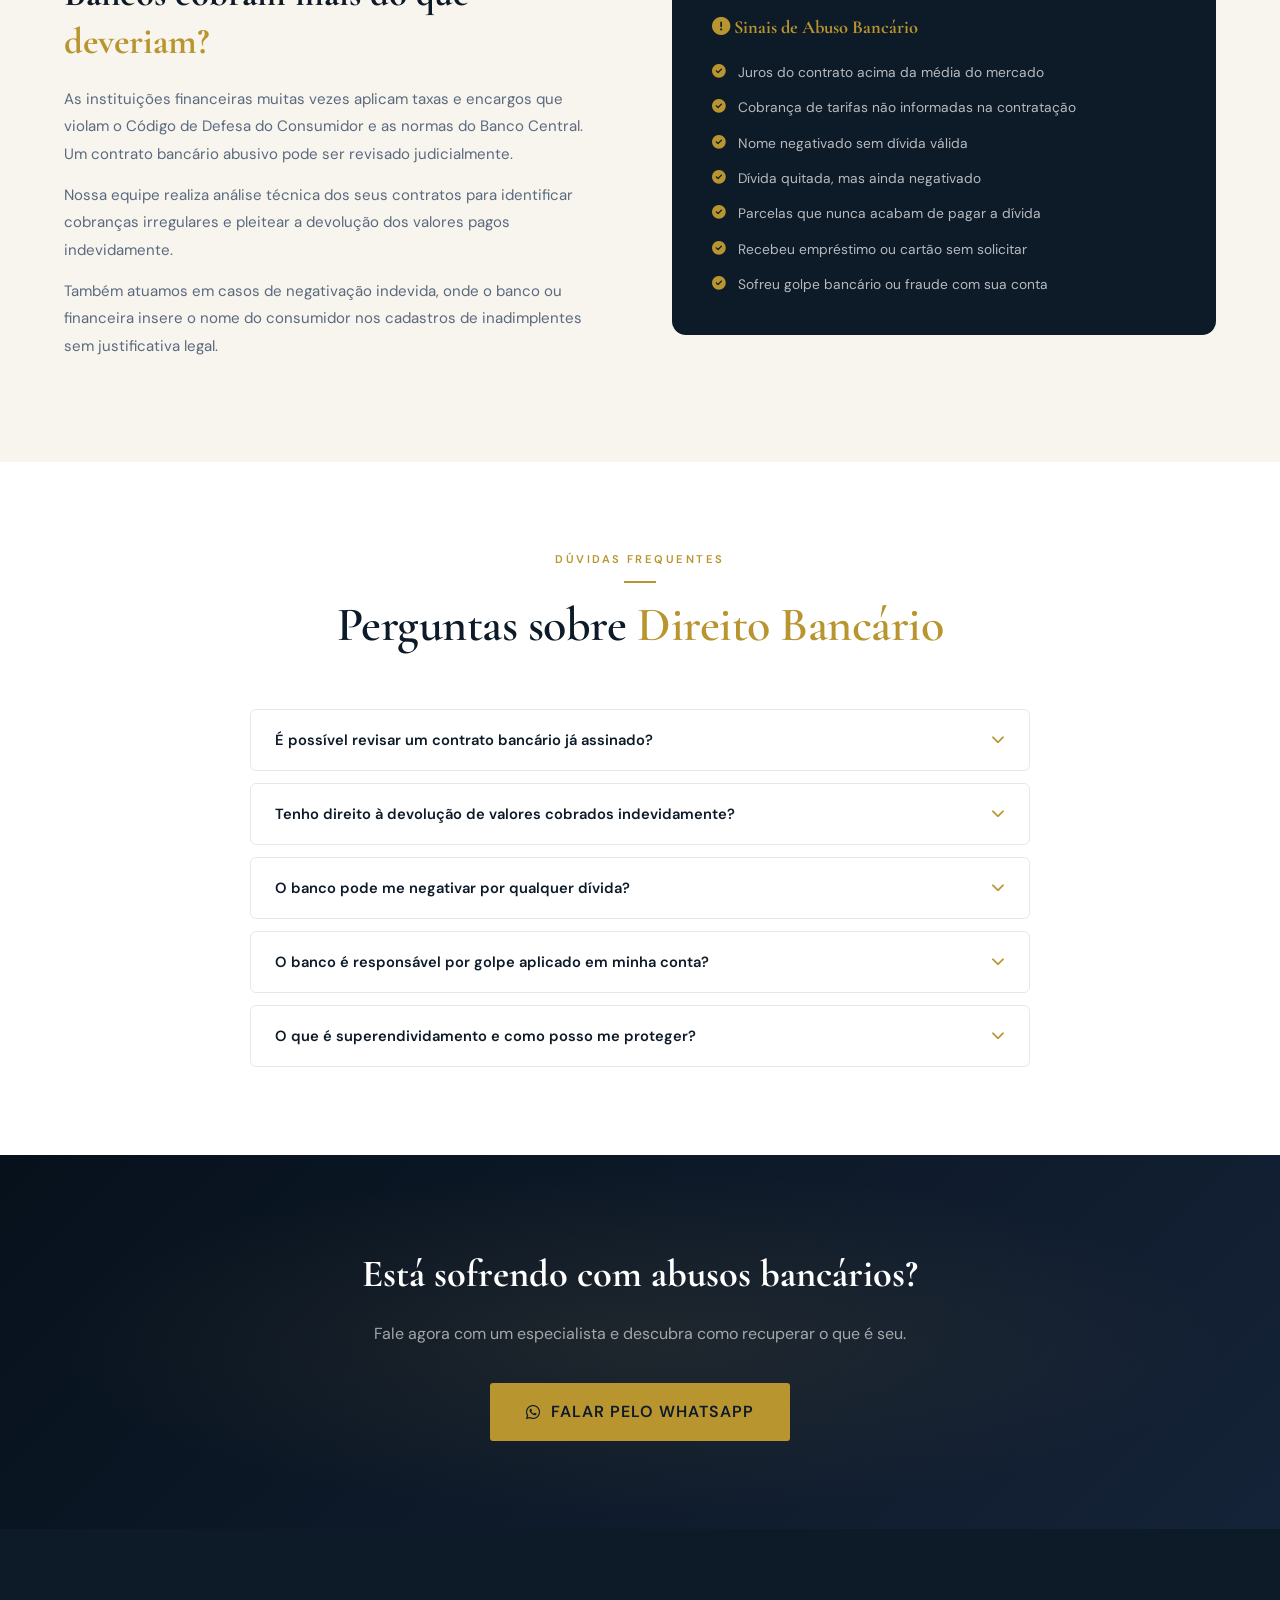
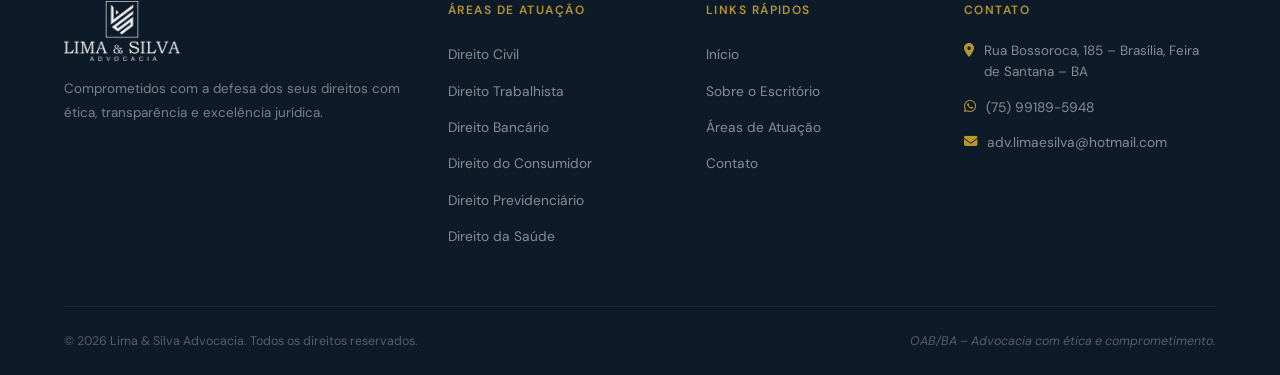
==== commit 80d489d0: "Redesign premium: Cormorant Garamond, paleta exclusiva e ajustes de UX - Tipografia: Cormorant Garam" ====
--- a/direito-bancario.html
+++ b/direito-bancario.html
@@ -11,7 +11,7 @@
 
   <link rel="preconnect" href="https://fonts.googleapis.com">
   <link rel="preconnect" href="https://fonts.gstatic.com" crossorigin>
-  <link href="https://fonts.googleapis.com/css2?family=Playfair+Display:wght@400;600;700&family=Inter:wght@300;400;500;600;700&display=swap" rel="stylesheet">
+  <link href="https://fonts.googleapis.com/css2?family=Cormorant+Garamond:ital,wght@0,400;0,500;0,600;0,700;1,400;1,600&family=DM+Sans:opsz,wght@9..40,300;9..40,400;9..40,500;9..40,600;9..40,700&display=swap" rel="stylesheet">
   <link rel="stylesheet" href="https://cdnjs.cloudflare.com/ajax/libs/font-awesome/6.5.0/css/all.min.css">
   <link rel="stylesheet" href="style.css">
   <link rel="icon" type="image/png" sizes="512x512" href="imagens/Favicon.png">
@@ -185,8 +185,7 @@
   <div class="container">
     <div class="footer-grid">
       <div class="footer-brand">
-        <div class="footer-logo">Lima <span>&</span> Silva</div>
-        <p class="footer-tagline">Advocacia</p>
+        <img src="imagens/logo.png" alt="Lima & Silva Advocacia" class="footer-logo-img">
         <p class="footer-desc">Comprometidos com a defesa dos seus direitos com ética, transparência e excelência jurídica.</p>
       </div>
       <div class="footer-col">
@@ -213,7 +212,7 @@
         <h4>Contato</h4>
         <ul class="footer-contact">
           <li><i class="fas fa-map-marker-alt"></i> Rua Bossoroca, 185 – Brasília, Feira de Santana – BA</li>
-          <li><i class="fas fa-phone-alt"></i> <a href="tel:+5575991895948">(75) 99189-5948</a></li>
+          <li><i class="fab fa-whatsapp"></i> <a href="https://wa.me/5575991895948" target="_blank" rel="noopener">(75) 99189-5948</a></li>
           <li><i class="fas fa-envelope"></i> <a href="mailto:adv.limaesilva@hotmail.com">adv.limaesilva@hotmail.com</a></li>
         </ul>
       </div>
--- a/style.css
+++ b/style.css
@@ -4,30 +4,32 @@
 
 /* === VARIABLES === */
 :root {
-  --navy: #0d1b2a;
-  --navy-mid: #1a2f4a;
-  --navy-light: #243b55;
-  --gold: #c9a84c;
-  --gold-light: #e8cc88;
-  --gold-dark: #a07832;
-  --white: #ffffff;
-  --off-white: #f8f7f3;
-  --gray: #9aa5b4;
-  --text: #2c3e50;
-  --text-light: #64748b;
-  --shadow: 0 4px 24px rgba(13,27,42,0.10);
-  --shadow-lg: 0 12px 48px rgba(13,27,42,0.16);
-  --radius: 8px;
-  --radius-lg: 16px;
-  --transition: all 0.3s ease;
-  --font-heading: 'Playfair Display', Georgia, serif;
-  --font-body: 'Inter', system-ui, sans-serif;
+  --navy:       #0d1a28;
+  --navy-mid:   #152338;
+  --navy-light: #1e3250;
+  --gold:       #b8952e;
+  --gold-light: #d4b050;
+  --gold-pale:  #e8d49a;
+  --gold-dark:  #8b6914;
+  --white:      #ffffff;
+  --cream:      #f8f4ee;
+  --cream-mid:  #f0ead9;
+  --gray:       #8a96a8;
+  --text:       #1a2332;
+  --text-light: #5a6a7e;
+  --shadow:     0 4px 28px rgba(13,26,40,0.09);
+  --shadow-lg:  0 16px 56px rgba(13,26,40,0.16);
+  --radius:     6px;
+  --radius-lg:  14px;
+  --transition: all 0.32s ease;
+  --font-heading: 'Cormorant Garamond', 'Georgia', serif;
+  --font-body:    'DM Sans', system-ui, sans-serif;
 }
 
 /* === RESET === */
 *, *::before, *::after { box-sizing: border-box; margin: 0; padding: 0; }
 html { scroll-behavior: smooth; font-size: 16px; }
-body { font-family: var(--font-body); color: var(--text); background: var(--white); line-height: 1.6; overflow-x: hidden; }
+body { font-family: var(--font-body); color: var(--text); background: var(--white); line-height: 1.65; overflow-x: hidden; -webkit-font-smoothing: antialiased; }
 img { max-width: 100%; display: block; }
 a { text-decoration: none; color: inherit; }
 ul { list-style: none; }
@@ -35,11 +37,19 @@
 
 /* === LOGO IMAGE === */
 .logo-img {
-  height: 48px;
+  height: 56px;
   width: auto;
   object-fit: contain;
   display: block;
-  filter: brightness(0) invert(1); /* branco no fundo escuro */
+}
+.footer-logo-img {
+  height: 60px;
+  width: auto;
+  object-fit: contain;
+  display: block;
+  margin-bottom: 16px;
+  filter: brightness(0) invert(1);   /* branco no fundo escuro do footer */
+  opacity: 0.92;
 }
 
 /* === UTILITIES === */
@@ -48,31 +58,35 @@
 
 .section-label {
   display: inline-block;
-  font-size: 0.75rem;
+  font-family: var(--font-body);
+  font-size: 0.7rem;
   font-weight: 600;
-  letter-spacing: 0.15em;
+  letter-spacing: 0.22em;
   text-transform: uppercase;
   color: var(--gold);
-  margin-bottom: 12px;
+  margin-bottom: 14px;
   position: relative;
-  padding-left: 28px;
+  padding-left: 30px;
 }
 .section-label::before {
   content: '';
   position: absolute;
   left: 0; top: 50%;
   transform: translateY(-50%);
-  width: 20px; height: 2px;
+  width: 22px; height: 1.5px;
   background: var(--gold);
 }
 .section-title {
   font-family: var(--font-heading);
-  font-size: clamp(1.8rem, 3.5vw, 2.6rem);
-  font-weight: 700;
+  font-size: clamp(2rem, 3.8vw, 3rem);
+  font-weight: 600;
   color: var(--navy);
-  line-height: 1.25;
+  line-height: 1.18;
   margin-bottom: 16px;
-}
+  letter-spacing: -0.01em;
+}
+/* Italic emphasis no título */
+.section-title em { font-style: italic; font-weight: 400; }
 .section-header { text-align: center; margin-bottom: 56px; }
 .section-header .section-label { padding-left: 0; display: block; padding-bottom: 14px; }
 .section-header .section-label::before {
@@ -91,28 +105,33 @@
   gap: 10px;
   background: var(--gold);
   color: var(--navy);
-  font-weight: 700;
-  font-size: 0.9rem;
-  padding: 14px 28px;
-  border-radius: 4px;
-  transition: var(--transition);
-  letter-spacing: 0.02em;
+  font-family: var(--font-body);
+  font-weight: 600;
+  font-size: 0.82rem;
+  letter-spacing: 0.06em;
+  text-transform: uppercase;
+  padding: 15px 30px;
+  border-radius: 3px;
+  transition: var(--transition);
 }
 .btn-primary:hover {
   background: var(--gold-light);
   transform: translateY(-2px);
-  box-shadow: 0 8px 24px rgba(201,168,76,0.35);
+  box-shadow: 0 10px 28px rgba(184,149,46,0.35);
 }
 .btn-outline {
   display: inline-flex;
   align-items: center;
   gap: 10px;
-  border: 2px solid rgba(255,255,255,0.5);
+  border: 1.5px solid rgba(255,255,255,0.45);
   color: var(--white);
+  font-family: var(--font-body);
   font-weight: 500;
-  font-size: 0.9rem;
-  padding: 12px 26px;
-  border-radius: 4px;
+  font-size: 0.82rem;
+  letter-spacing: 0.06em;
+  text-transform: uppercase;
+  padding: 13px 28px;
+  border-radius: 3px;
   transition: var(--transition);
 }
 .btn-outline:hover { border-color: var(--gold); color: var(--gold); }
@@ -145,13 +164,14 @@
 .logo-text {
   font-family: var(--font-heading);
   font-size: 1.35rem;
-  font-weight: 700;
+  font-weight: 600;
   color: var(--white);
+  letter-spacing: 0.01em;
 }
 .logo-amp { color: var(--gold); }
 .logo-sub {
-  font-size: 0.6rem;
-  letter-spacing: 0.28em;
+  font-size: 0.57rem;
+  letter-spacing: 0.3em;
   text-transform: uppercase;
   color: var(--gold);
   margin-top: 3px;
@@ -292,32 +312,36 @@
 .hero-badge {
   display: inline-flex;
   align-items: center;
-  gap: 8px;
-  background: rgba(201,168,76,0.12);
-  border: 1px solid rgba(201,168,76,0.3);
-  color: var(--gold-light);
-  font-size: 0.78rem;
+  gap: 10px;
+  background: rgba(184,149,46,0.1);
+  border: 1px solid rgba(184,149,46,0.28);
+  color: var(--gold-pale);
+  font-family: var(--font-body);
+  font-size: 0.72rem;
   font-weight: 500;
-  letter-spacing: 0.06em;
-  padding: 8px 16px;
-  border-radius: 100px;
-  margin-bottom: 28px;
+  letter-spacing: 0.18em;
+  text-transform: uppercase;
+  padding: 9px 20px;
+  border-radius: 2px;
+  margin-bottom: 32px;
 }
 .hero-badge i { color: var(--gold); }
 .hero-title {
   font-family: var(--font-heading);
-  font-size: clamp(2.4rem, 5.5vw, 4rem);
-  font-weight: 700;
+  font-size: clamp(2.8rem, 6vw, 4.8rem);
+  font-weight: 500;
   color: var(--white);
-  line-height: 1.15;
-  margin-bottom: 24px;
-}
+  line-height: 1.1;
+  margin-bottom: 28px;
+  letter-spacing: -0.01em;
+}
+.hero-title em { font-style: italic; font-weight: 400; color: var(--gold); }
 .hero-desc {
-  font-size: 1.08rem;
-  color: rgba(255,255,255,0.7);
-  line-height: 1.78;
-  margin-bottom: 40px;
-  max-width: 520px;
+  font-size: 1rem;
+  color: rgba(255,255,255,0.65);
+  line-height: 1.82;
+  margin-bottom: 44px;
+  max-width: 500px;
 }
 .hero-actions { display: flex; gap: 16px; flex-wrap: wrap; margin-bottom: 64px; }
 .hero-stats {
@@ -358,7 +382,7 @@
 /* ========================================
    ABOUT
    ======================================== */
-.about { padding: 100px 0; background: var(--off-white); }
+.about { padding: 100px 0; background: var(--cream); }
 .about-grid { display: grid; grid-template-columns: 1fr 1.1fr; gap: 72px; align-items: center; }
 .about-img-box { position: relative; }
 .about-img-inner {
@@ -403,8 +427,8 @@
 .areas { padding: 100px 0; background: var(--white); }
 .areas-grid { display: grid; grid-template-columns: repeat(3, 1fr); gap: 24px; }
 .area-card {
-  background: var(--off-white);
-  border: 1px solid rgba(13,27,42,0.08);
+  background: var(--cream);
+  border: 1px solid rgba(13,26,40,0.08);
   border-radius: var(--radius-lg);
   padding: 36px 28px;
   display: block;
@@ -422,7 +446,7 @@
   transform-origin: left;
   transition: transform 0.35s ease;
 }
-.area-card:hover { transform: translateY(-6px); box-shadow: var(--shadow-lg); border-color: transparent; background: var(--white); }
+.area-card:hover { transform: translateY(-5px); box-shadow: var(--shadow-lg); border-color: transparent; background: var(--white); }
 .area-card:hover::before { transform: scaleX(1); }
 .area-icon {
   width: 60px; height: 60px;
@@ -439,10 +463,11 @@
 .area-card:hover .area-icon i { color: var(--navy); }
 .area-card h3 {
   font-family: var(--font-heading);
-  font-size: 1.1rem;
-  font-weight: 700;
+  font-size: 1.3rem;
+  font-weight: 600;
   color: var(--navy);
   margin-bottom: 10px;
+  letter-spacing: 0.01em;
 }
 .area-card p { font-size: 0.86rem; color: var(--text-light); line-height: 1.72; margin-bottom: 20px; }
 .area-link {
@@ -490,7 +515,7 @@
 /* ========================================
    CONTACT
    ======================================== */
-.contact { padding: 100px 0; background: var(--off-white); }
+.contact { padding: 100px 0; background: var(--cream); }
 .contact-grid { display: grid; grid-template-columns: 1fr 1.5fr; gap: 56px; align-items: start; }
 .contact-item { display: flex; align-items: flex-start; gap: 16px; margin-bottom: 28px; }
 .contact-icon {
@@ -522,9 +547,7 @@
    ======================================== */
 .footer { background: var(--navy); padding: 72px 0 0; }
 .footer-grid { display: grid; grid-template-columns: 1.6fr 1fr 1fr 1.2fr; gap: 48px; padding-bottom: 56px; border-bottom: 1px solid rgba(255,255,255,0.07); }
-.footer-logo { font-family: var(--font-heading); font-size: 1.5rem; font-weight: 700; color: var(--white); }
-.footer-logo span { color: var(--gold); }
-.footer-tagline { font-size: 0.62rem; letter-spacing: 0.28em; text-transform: uppercase; color: var(--gold); margin-bottom: 16px; }
+.footer-tagline { font-size: 0.6rem; letter-spacing: 0.3em; text-transform: uppercase; color: var(--gold); margin-bottom: 4px; }
 .footer-desc { font-size: 0.84rem; color: rgba(255,255,255,0.45); line-height: 1.75; }
 .footer-col h4 { font-size: 0.75rem; font-weight: 600; letter-spacing: 0.12em; text-transform: uppercase; color: var(--gold); margin-bottom: 20px; }
 .footer-col ul { display: flex; flex-direction: column; gap: 10px; }
@@ -606,7 +629,7 @@
    ======================================== */
 .lead-capture {
   padding: 100px 0;
-  background: var(--off-white);
+  background: var(--cream);
   position: relative;
   overflow: hidden;
 }
@@ -779,7 +802,7 @@
 .service-card p { font-size: 0.84rem; color: var(--text-light); line-height: 1.68; }
 
 /* Area Info */
-.area-info { padding: 88px 0; background: var(--off-white); }
+.area-info { padding: 88px 0; background: var(--cream); }
 .area-info-grid { display: grid; grid-template-columns: 1fr 1fr; gap: 64px; align-items: center; }
 .area-info h2 { font-family: var(--font-heading); font-size: clamp(1.6rem, 3vw, 2.3rem); font-weight: 700; color: var(--navy); margin-bottom: 20px; line-height: 1.3; }
 .area-info p { color: var(--text-light); line-height: 1.82; margin-bottom: 14px; font-size: 0.94rem; }
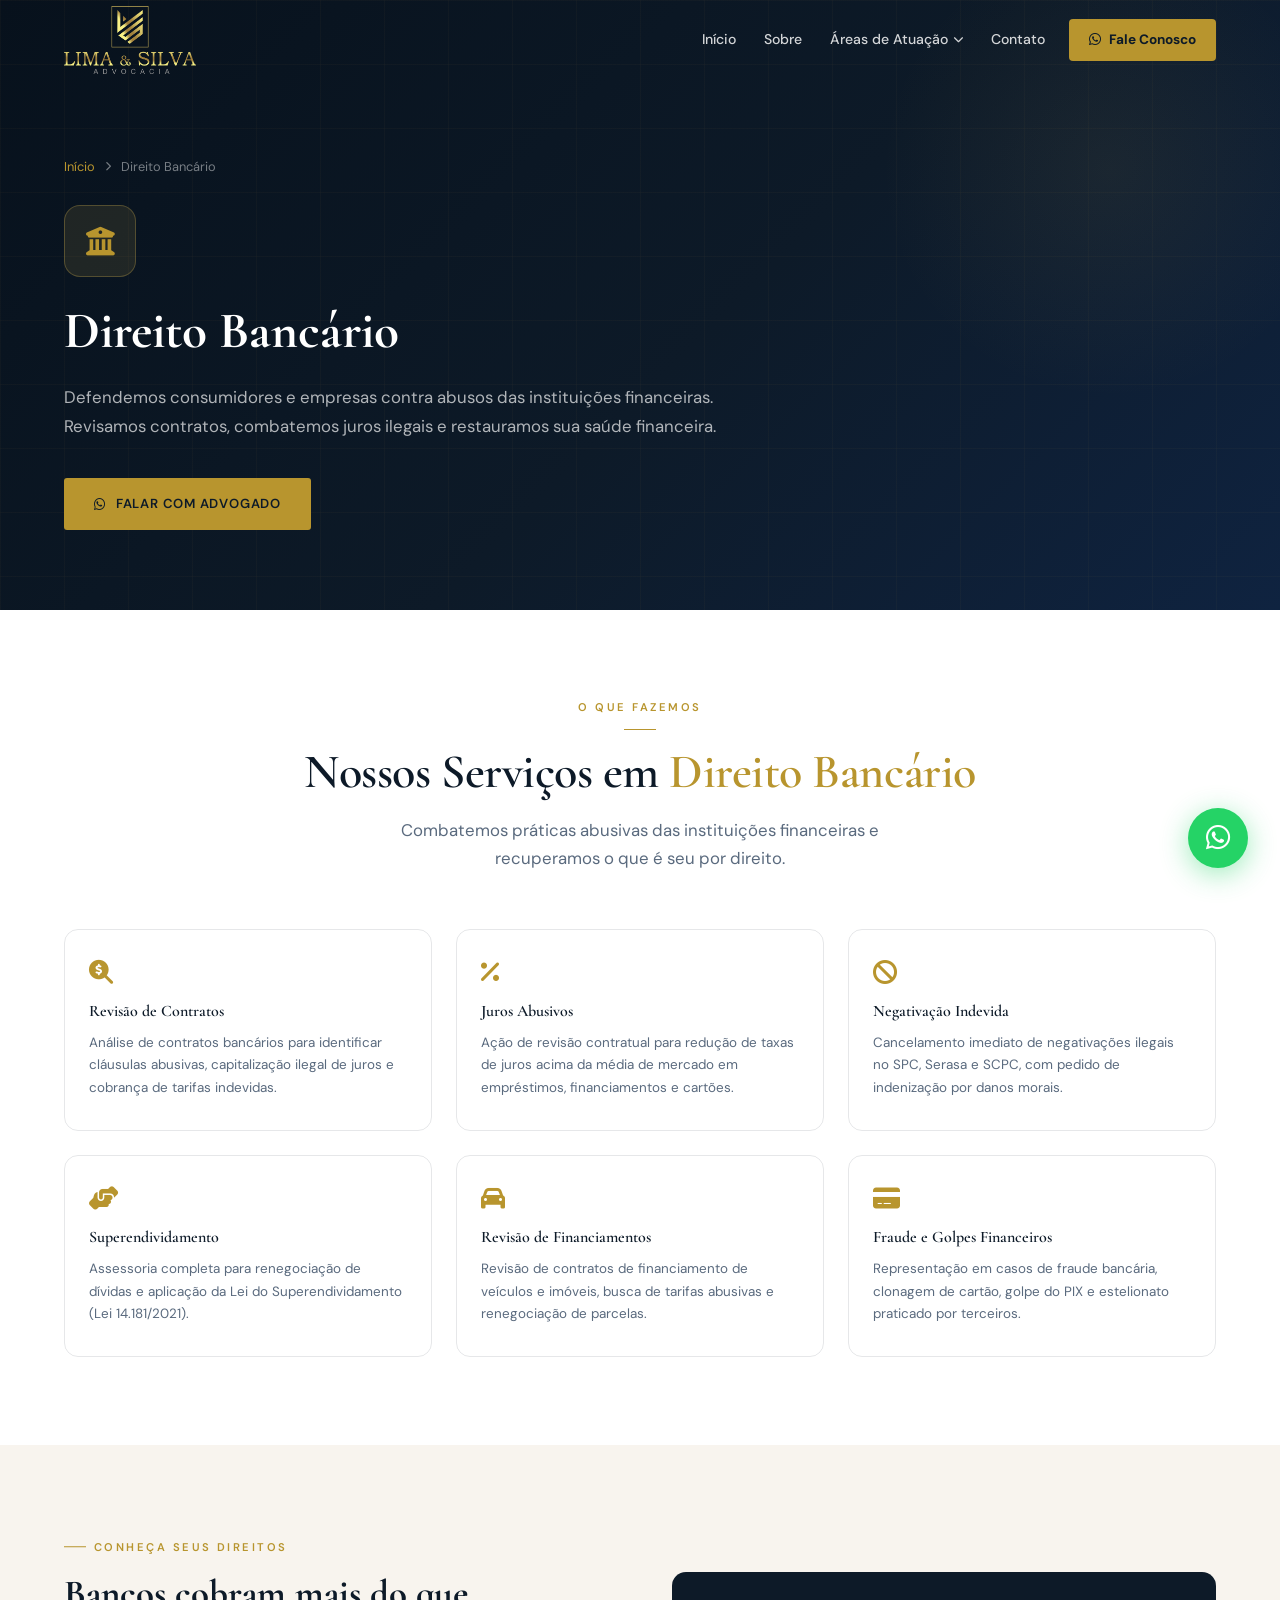
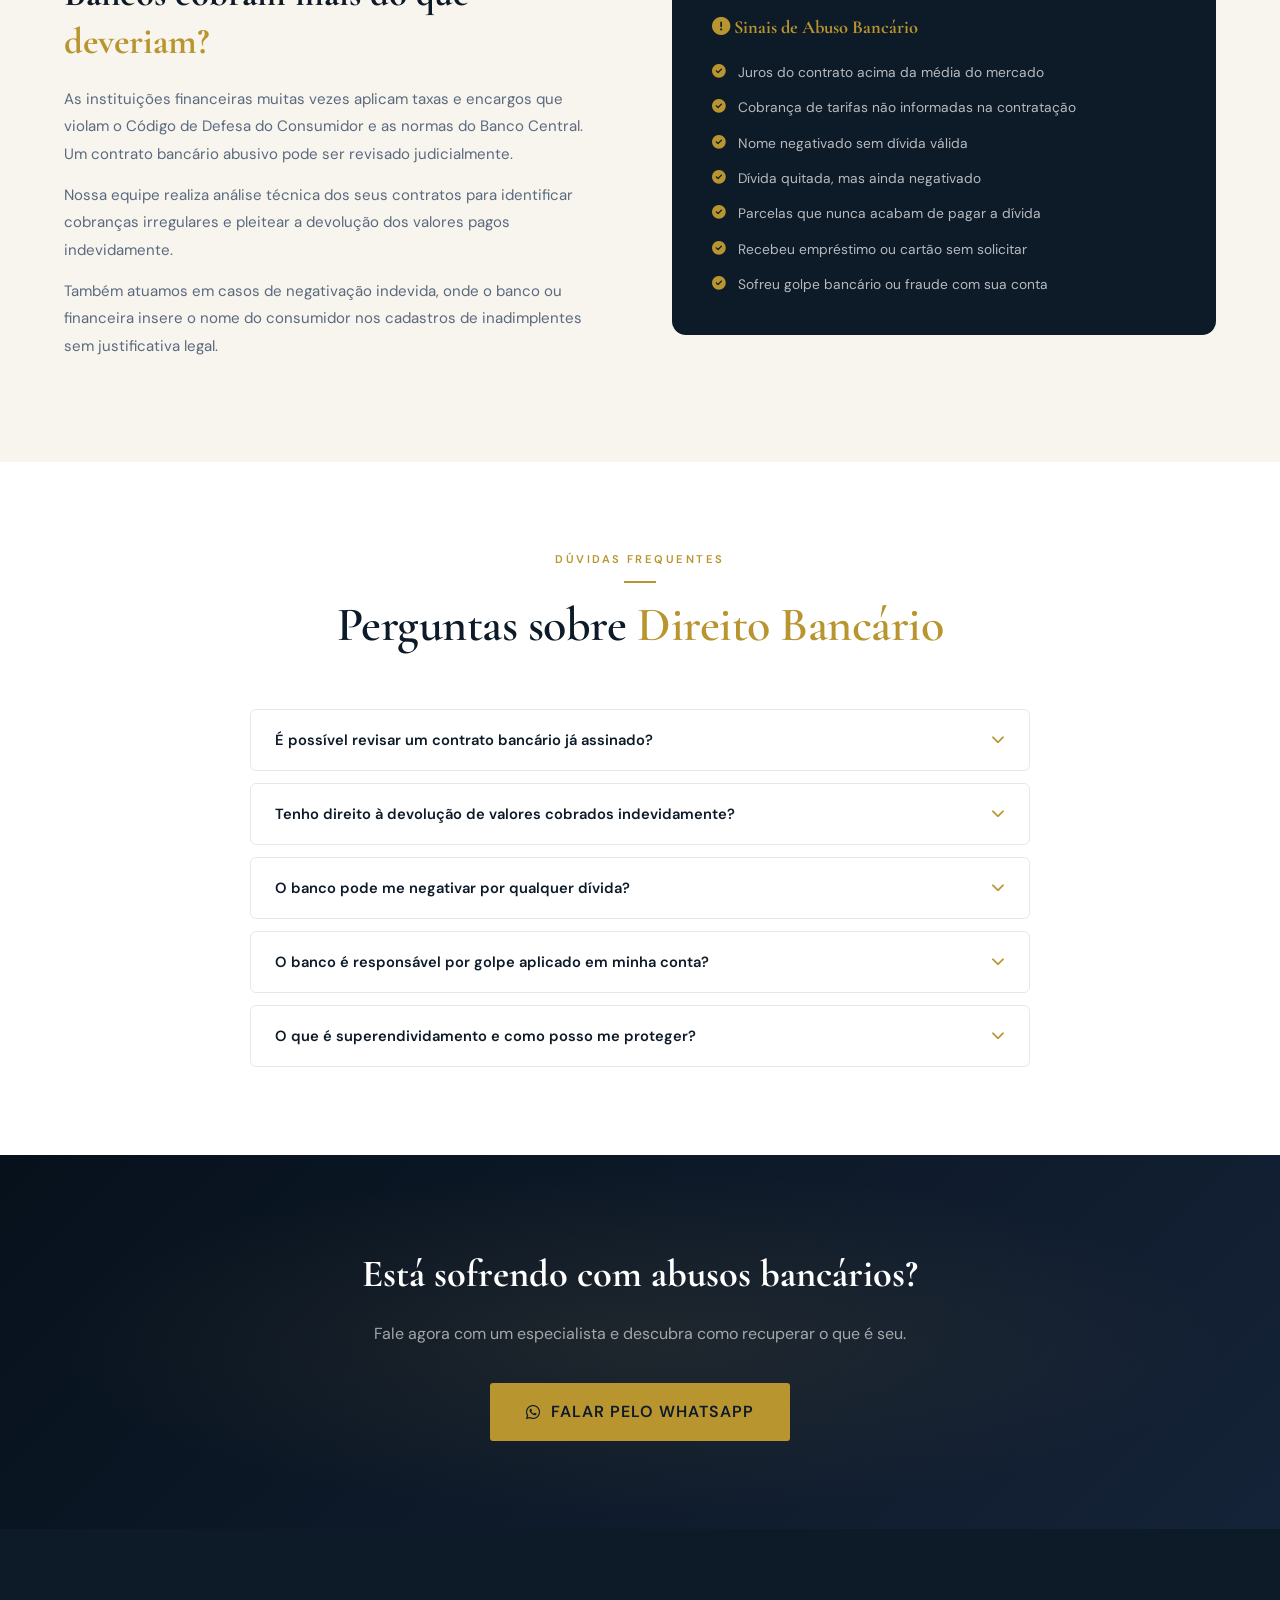
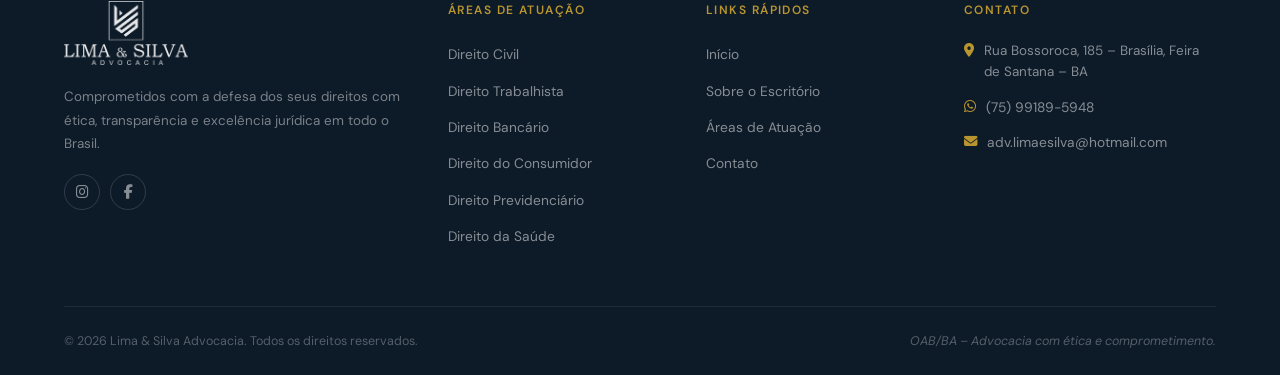
==== commit ac81bae5: "feat: dual trabalhista strategy, social icons, text updates and fixes - Direito Trabalhista: reestru" ====
--- a/direito-bancario.html
+++ b/direito-bancario.html
@@ -186,7 +186,11 @@
     <div class="footer-grid">
       <div class="footer-brand">
         <img src="imagens/logo.png" alt="Lima & Silva Advocacia" class="footer-logo-img">
-        <p class="footer-desc">Comprometidos com a defesa dos seus direitos com ética, transparência e excelência jurídica.</p>
+        <p class="footer-desc">Comprometidos com a defesa dos seus direitos com ética, transparência e excelência jurídica em todo o Brasil.</p>
+        <div class="footer-social">
+          <a href="https://www.instagram.com/adv.limaesilva" target="_blank" rel="noopener" aria-label="Instagram"><i class="fab fa-instagram"></i></a>
+          <a href="https://www.facebook.com/adv.limaesilva" target="_blank" rel="noopener" aria-label="Facebook"><i class="fab fa-facebook-f"></i></a>
+        </div>
       </div>
       <div class="footer-col">
         <h4>Áreas de Atuação</h4>
--- a/style.css
+++ b/style.css
@@ -37,19 +37,23 @@
 
 /* === LOGO IMAGE === */
 .logo-img {
-  height: 56px;
+  height: 68px;
   width: auto;
+  max-width: 240px;
+  object-fit: contain;
+  object-position: left center;
+  display: block;
+  flex-shrink: 0;
+}
+.footer-logo-img {
+  height: 64px;
+  width: auto;
+  max-width: 220px;
   object-fit: contain;
   display: block;
-}
-.footer-logo-img {
-  height: 60px;
-  width: auto;
-  object-fit: contain;
-  display: block;
-  margin-bottom: 16px;
-  filter: brightness(0) invert(1);   /* branco no fundo escuro do footer */
-  opacity: 0.92;
+  margin-bottom: 20px;
+  filter: brightness(0) invert(1);
+  opacity: 0.9;
 }
 
 /* === UTILITIES === */
@@ -160,7 +164,7 @@
   justify-content: space-between;
   height: 80px;
 }
-.nav-logo { display: flex; flex-direction: column; line-height: 1; }
+.nav-logo { display: flex; flex-direction: column; line-height: 1; flex-shrink: 0; }
 .logo-text {
   font-family: var(--font-heading);
   font-size: 1.35rem;
@@ -237,8 +241,19 @@
   border-top: 0;
   border-bottom-color: rgba(201,168,76,0.25);
 }
-.dropdown:hover .dropdown-menu { display: block; }
-.dropdown:hover .nav-link i { transform: rotate(180deg); }
+.dropdown:hover .dropdown-menu,
+.dropdown.is-open .dropdown-menu { display: block; }
+.dropdown:hover .nav-link i,
+.dropdown.is-open .nav-link i { transform: rotate(180deg); }
+/* Transparent bridge that fills the gap so mouse doesn't "leave" dropdown */
+.dropdown::after {
+  content: '';
+  position: absolute;
+  top: 100%;
+  left: -12px;
+  right: -12px;
+  height: 12px;
+}
 .dropdown-menu a {
   display: flex;
   align-items: center;
@@ -561,6 +576,16 @@
 .footer-bottom { padding: 24px 0; display: flex; justify-content: space-between; align-items: center; flex-wrap: wrap; gap: 8px; }
 .footer-bottom p { font-size: 0.78rem; color: rgba(255,255,255,0.3); }
 .footer-oab { font-style: italic; }
+/* Trabalhista side labels */
+.trab-side-label { display: flex; align-items: center; gap: 10px; margin-bottom: 28px; padding: 10px 20px; background: rgba(184,149,46,0.08); border-left: 3px solid var(--gold); border-radius: 0 var(--radius) var(--radius) 0; }
+.trab-side-label i { color: var(--gold); font-size: 1rem; }
+.trab-side-label span { font-size: 0.8rem; font-weight: 600; letter-spacing: 0.1em; text-transform: uppercase; color: var(--gold); }
+.trab-side-employer { background: rgba(30,50,80,0.06); border-left-color: var(--navy-light); }
+.trab-side-employer i, .trab-side-employer span { color: var(--navy-light); }
+
+.footer-social { display: flex; gap: 10px; margin-top: 18px; }
+.footer-social a { display: flex; align-items: center; justify-content: center; width: 36px; height: 36px; border-radius: 50%; border: 1px solid rgba(255,255,255,0.15); color: rgba(255,255,255,0.5); font-size: 0.9rem; transition: var(--transition); }
+.footer-social a:hover { background: var(--gold); border-color: var(--gold); color: var(--navy); }
 
 /* ========================================
    WHATSAPP FLOAT & BACK TO TOP
@@ -725,6 +750,289 @@
 @media (max-width: 768px) {
   .lead-grid { grid-template-columns: 1fr; gap: 40px; }
   .lead-benefits { grid-template-columns: 1fr; }
+}
+
+/* ========================================
+   LAWTECH PRO BANNER
+   ======================================== */
+.lawtech-banner {
+  background: #080f18;
+  position: relative;
+  overflow: hidden;
+  padding: 88px 0;
+}
+/* Efeito de grade tecnológica */
+.lawtech-banner::before {
+  content: '';
+  position: absolute;
+  inset: 0;
+  background-image:
+    linear-gradient(rgba(184,149,46,0.06) 1px, transparent 1px),
+    linear-gradient(90deg, rgba(184,149,46,0.06) 1px, transparent 1px);
+  background-size: 48px 48px;
+}
+/* Brilho central */
+.lawtech-banner::after {
+  content: '';
+  position: absolute;
+  inset: 0;
+  background: radial-gradient(ellipse at 50% 50%, rgba(184,149,46,0.07) 0%, transparent 65%);
+}
+.lawtech-inner {
+  position: relative;
+  z-index: 2;
+}
+/* Topo da seção */
+.lawtech-top {
+  text-align: center;
+  margin-bottom: 56px;
+}
+.lawtech-eyebrow {
+  display: inline-flex;
+  align-items: center;
+  gap: 10px;
+  background: rgba(184,149,46,0.08);
+  border: 1px solid rgba(184,149,46,0.22);
+  color: var(--gold);
+  font-family: var(--font-body);
+  font-size: 0.68rem;
+  font-weight: 600;
+  letter-spacing: 0.22em;
+  text-transform: uppercase;
+  padding: 8px 18px;
+  border-radius: 2px;
+  margin-bottom: 28px;
+}
+.lawtech-logo-img {
+  height: 56px;
+  width: auto;
+  object-fit: contain;
+  margin: 0 auto 20px;
+  display: block;
+}
+.lawtech-headline {
+  font-family: var(--font-heading);
+  font-size: clamp(1.8rem, 3.5vw, 2.8rem);
+  font-weight: 500;
+  color: var(--white);
+  line-height: 1.2;
+  margin-bottom: 16px;
+  letter-spacing: -0.01em;
+}
+.lawtech-headline em { font-style: italic; font-weight: 400; color: var(--gold); }
+.lawtech-sub {
+  font-size: 0.97rem;
+  color: rgba(255,255,255,0.55);
+  line-height: 1.78;
+  max-width: 580px;
+  margin: 0 auto;
+}
+/* Grid de features */
+.lawtech-features-grid {
+  display: grid;
+  grid-template-columns: repeat(4, 1fr);
+  gap: 20px;
+  margin-bottom: 48px;
+}
+.lawtech-feat-card {
+  border: 1px solid rgba(184,149,46,0.14);
+  border-radius: var(--radius-lg);
+  padding: 28px 22px;
+  text-align: center;
+  transition: var(--transition);
+}
+.lawtech-feat-card:hover {
+  border-color: rgba(184,149,46,0.4);
+  background: rgba(184,149,46,0.04);
+  transform: translateY(-3px);
+}
+.lawtech-feat-card i {
+  font-size: 1.6rem;
+  color: var(--gold);
+  margin-bottom: 14px;
+  display: block;
+}
+.lawtech-feat-card h4 {
+  font-family: var(--font-heading);
+  font-size: 1.05rem;
+  font-weight: 600;
+  color: var(--white);
+  margin-bottom: 8px;
+}
+.lawtech-feat-card p {
+  font-size: 0.8rem;
+  color: rgba(255,255,255,0.48);
+  line-height: 1.65;
+}
+/* CTAs */
+.lawtech-ctas {
+  display: flex;
+  align-items: center;
+  justify-content: center;
+  gap: 20px;
+  flex-wrap: wrap;
+}
+.btn-lawtech-primary {
+  display: inline-flex;
+  align-items: center;
+  gap: 10px;
+  background: var(--gold);
+  color: #080f18;
+  font-family: var(--font-body);
+  font-weight: 700;
+  font-size: 0.8rem;
+  letter-spacing: 0.1em;
+  text-transform: uppercase;
+  padding: 16px 36px;
+  border-radius: 3px;
+  transition: var(--transition);
+}
+.btn-lawtech-primary:hover {
+  background: var(--gold-light);
+  transform: translateY(-2px);
+  box-shadow: 0 12px 32px rgba(184,149,46,0.4);
+}
+.btn-lawtech-outline {
+  display: inline-flex;
+  align-items: center;
+  gap: 10px;
+  border: 1.5px solid rgba(184,149,46,0.45);
+  color: rgba(255,255,255,0.8);
+  font-family: var(--font-body);
+  font-weight: 500;
+  font-size: 0.8rem;
+  letter-spacing: 0.08em;
+  text-transform: uppercase;
+  padding: 15px 32px;
+  border-radius: 3px;
+  transition: var(--transition);
+}
+.btn-lawtech-outline:hover { border-color: var(--gold); color: var(--gold); }
+/* Nota de rodapé */
+.lawtech-note {
+  text-align: center;
+  margin-top: 28px;
+  font-size: 0.73rem;
+  color: rgba(255,255,255,0.22);
+  letter-spacing: 0.05em;
+}
+
+/* Stats bar */
+.lawtech-stats {
+  display: flex;
+  align-items: center;
+  justify-content: center;
+  gap: 0;
+  margin-bottom: 60px;
+  background: rgba(255,255,255,0.03);
+  border: 1px solid rgba(184,149,46,0.15);
+  border-radius: var(--radius-lg);
+  padding: 28px 40px;
+  flex-wrap: wrap;
+}
+.lawtech-stat { text-align: center; padding: 0 36px; }
+.lawtech-stat span {
+  display: block;
+  font-family: var(--font-heading);
+  font-size: 2.6rem;
+  font-weight: 600;
+  color: var(--gold);
+  line-height: 1;
+  margin-bottom: 6px;
+}
+.lawtech-stat p { font-size: 0.78rem; color: rgba(255,255,255,0.48); letter-spacing: 0.04em; }
+.lawtech-stat-divider { width: 1px; height: 44px; background: rgba(184,149,46,0.18); flex-shrink: 0; }
+
+/* Features 4 col x 2 rows */
+.lawtech-features-grid { grid-template-columns: repeat(4, 1fr); }
+
+/* Mini plans */
+.lawtech-plans-mini {
+  background: rgba(255,255,255,0.03);
+  border: 1px solid rgba(184,149,46,0.15);
+  border-radius: var(--radius-lg);
+  padding: 36px 40px;
+  margin-bottom: 44px;
+  text-align: center;
+}
+.lawtech-plans-mini > h3 {
+  font-family: var(--font-heading);
+  font-size: 1.35rem;
+  font-weight: 500;
+  color: rgba(255,255,255,0.82);
+  margin-bottom: 28px;
+  line-height: 1.4;
+}
+.lawtech-plans-mini > h3 em { font-style: italic; color: var(--gold); font-weight: 400; }
+.lawtech-plans-grid {
+  display: grid;
+  grid-template-columns: repeat(4, 1fr);
+  gap: 16px;
+}
+.lawtech-plan {
+  background: rgba(255,255,255,0.04);
+  border: 1px solid rgba(255,255,255,0.08);
+  border-radius: var(--radius);
+  padding: 22px 16px;
+  display: flex;
+  flex-direction: column;
+  align-items: center;
+  gap: 6px;
+  transition: var(--transition);
+}
+.lawtech-plan:hover { border-color: rgba(184,149,46,0.35); background: rgba(184,149,46,0.05); }
+.plan-badge-mini {
+  font-size: 0.6rem;
+  font-weight: 700;
+  letter-spacing: 0.12em;
+  text-transform: uppercase;
+  padding: 3px 10px;
+  border-radius: 100px;
+  color: var(--gold);
+  background: rgba(184,149,46,0.15);
+  margin-bottom: 2px;
+}
+.featured-plan { border-color: rgba(37,99,235,0.35); background: rgba(37,99,235,0.08); }
+.featured-plan .plan-badge-mini { color: #60a5fa; background: rgba(37,99,235,0.2); }
+.premium-plan { border-color: rgba(184,149,46,0.35); background: rgba(184,149,46,0.08); }
+.plan-name {
+  font-size: 0.7rem;
+  font-weight: 600;
+  letter-spacing: 0.14em;
+  text-transform: uppercase;
+  color: rgba(255,255,255,0.5);
+}
+.plan-price-mini {
+  font-family: var(--font-heading);
+  font-size: 2rem;
+  font-weight: 600;
+  color: var(--white);
+  line-height: 1;
+}
+.plan-price-mini small { font-size: 1rem; font-weight: 400; }
+.plan-period { font-size: 0.7rem; color: rgba(255,255,255,0.35); }
+.plan-period-mini { font-size: 0.7rem; color: rgba(255,255,255,0.35); }
+.lawtech-plans-title { text-align: center; color: rgba(255,255,255,0.7); font-size: 0.95rem; margin-bottom: 24px; }
+.lawtech-plans-title strong { color: var(--gold-light); }
+
+/* Responsive lawtech */
+@media (max-width: 1024px) {
+  .lawtech-features-grid { grid-template-columns: repeat(2, 1fr); }
+  .lawtech-plans-grid { grid-template-columns: repeat(2, 1fr); }
+  .lawtech-plans-mini { padding: 28px 24px; }
+  .lawtech-stat { padding: 0 24px; }
+}
+@media (max-width: 768px) {
+  .lawtech-features-grid { grid-template-columns: 1fr 1fr; }
+  .lawtech-ctas { flex-direction: column; }
+  .btn-lawtech-primary, .btn-lawtech-outline { width: 100%; justify-content: center; }
+  .lawtech-stats { gap: 20px; padding: 24px 20px; }
+  .lawtech-stat-divider { display: none; }
+  .lawtech-stat { padding: 8px 16px; }
+}
+@media (max-width: 480px) {
+  .lawtech-features-grid { grid-template-columns: 1fr 1fr; }
+  .lawtech-plans-grid { grid-template-columns: 1fr 1fr; }
 }
 
 /* ========================================
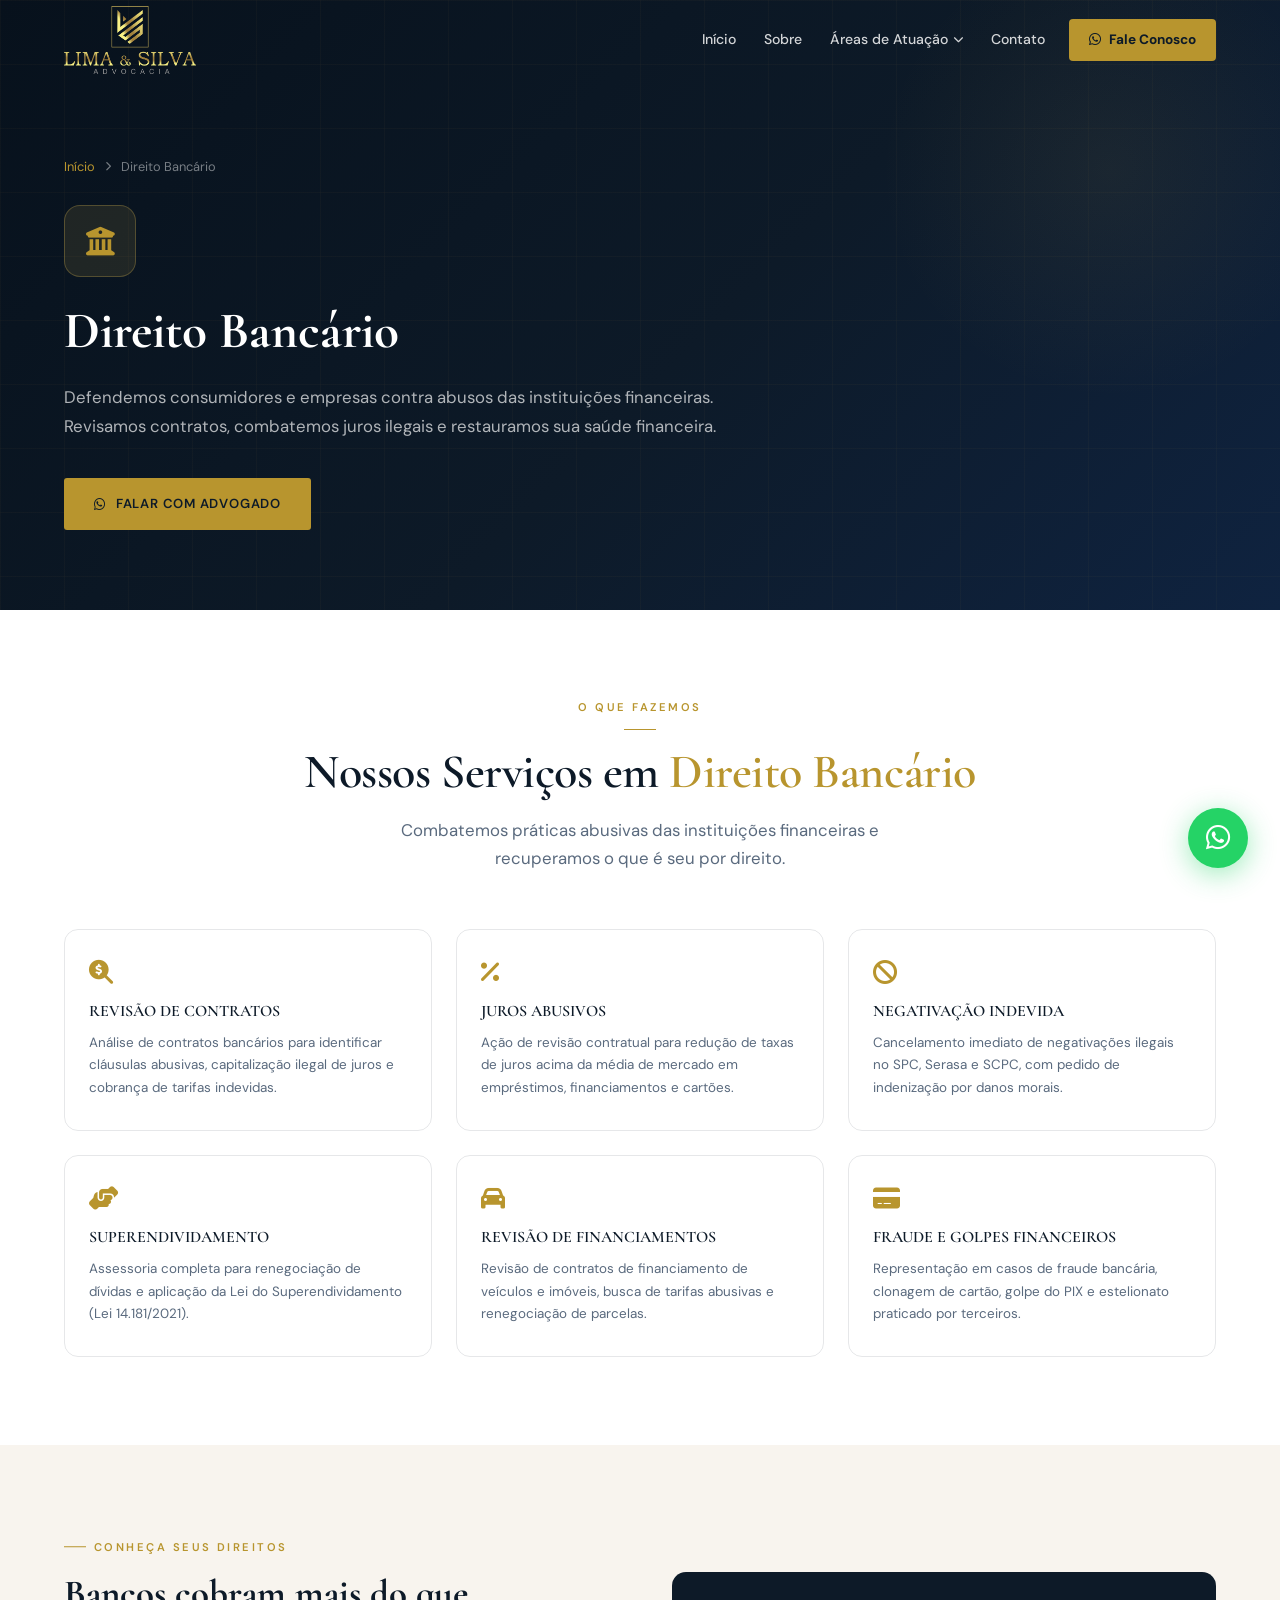
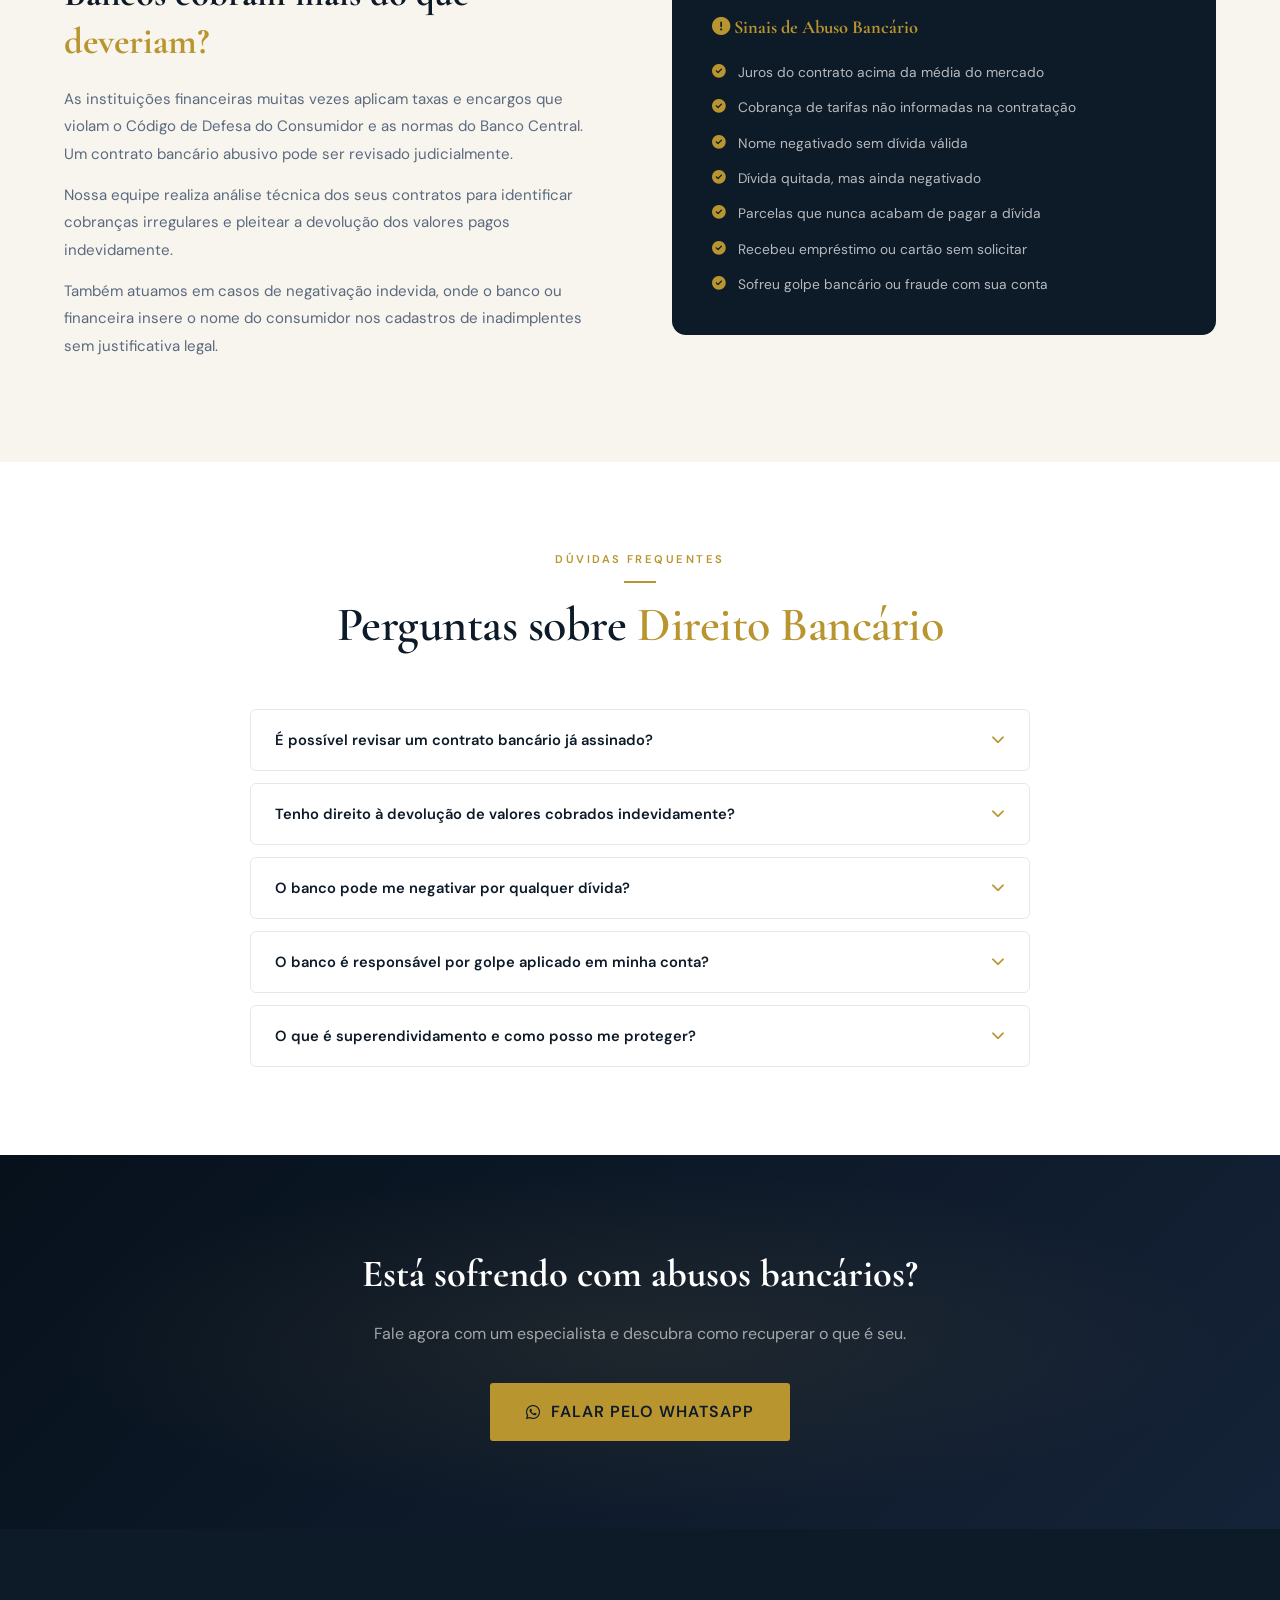
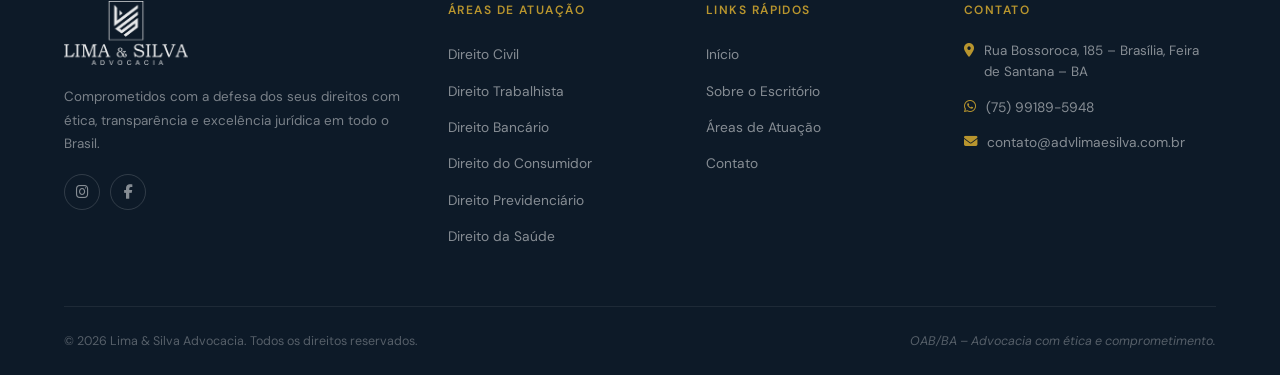
==== commit ad754d00: "fix: update email to contato@advlimaesilva.com.br in all pages Co-Authored-By: Claude Sonnet 4.6 <no" ====
--- a/direito-bancario.html
+++ b/direito-bancario.html
@@ -217,7 +217,7 @@
         <ul class="footer-contact">
           <li><i class="fas fa-map-marker-alt"></i> Rua Bossoroca, 185 – Brasília, Feira de Santana – BA</li>
           <li><i class="fab fa-whatsapp"></i> <a href="https://wa.me/5575991895948" target="_blank" rel="noopener">(75) 99189-5948</a></li>
-          <li><i class="fas fa-envelope"></i> <a href="mailto:adv.limaesilva@hotmail.com">adv.limaesilva@hotmail.com</a></li>
+          <li><i class="fas fa-envelope"></i> <a href="mailto:contato@advlimaesilva.com.br">contato@advlimaesilva.com.br</a></li>
         </ul>
       </div>
     </div>
--- a/style.css
+++ b/style.css
@@ -483,6 +483,7 @@
   color: var(--navy);
   margin-bottom: 10px;
   letter-spacing: 0.01em;
+  text-transform: uppercase;
 }
 .area-card p { font-size: 0.86rem; color: var(--text-light); line-height: 1.72; margin-bottom: 20px; }
 .area-link {
@@ -524,7 +525,7 @@
 .why-icon i { font-size: 1.5rem; color: var(--gold); }
 .why-card:hover .why-icon { background: var(--gold); }
 .why-card:hover .why-icon i { color: var(--navy); }
-.why-card h3 { font-family: var(--font-heading); font-size: 1rem; font-weight: 600; color: var(--white); margin-bottom: 10px; }
+.why-card h3 { font-family: var(--font-heading); font-size: 1rem; font-weight: 600; color: var(--white); margin-bottom: 10px; text-transform: uppercase; }
 .why-card p { font-size: 0.84rem; color: rgba(255,255,255,0.55); line-height: 1.72; }
 
 /* ========================================
@@ -858,6 +859,7 @@
   font-weight: 600;
   color: var(--white);
   margin-bottom: 8px;
+  text-transform: uppercase;
 }
 .lawtech-feat-card p {
   font-size: 0.8rem;
@@ -1106,7 +1108,7 @@
 }
 .service-card:hover { border-color: rgba(201,168,76,0.4); box-shadow: var(--shadow); }
 .service-card i { font-size: 1.5rem; color: var(--gold); margin-bottom: 14px; display: block; }
-.service-card h4 { font-family: var(--font-heading); font-size: 1rem; font-weight: 600; color: var(--navy); margin-bottom: 8px; }
+.service-card h4 { font-family: var(--font-heading); font-size: 1rem; font-weight: 600; color: var(--navy); margin-bottom: 8px; text-transform: uppercase; }
 .service-card p { font-size: 0.84rem; color: var(--text-light); line-height: 1.68; }
 
 /* Area Info */
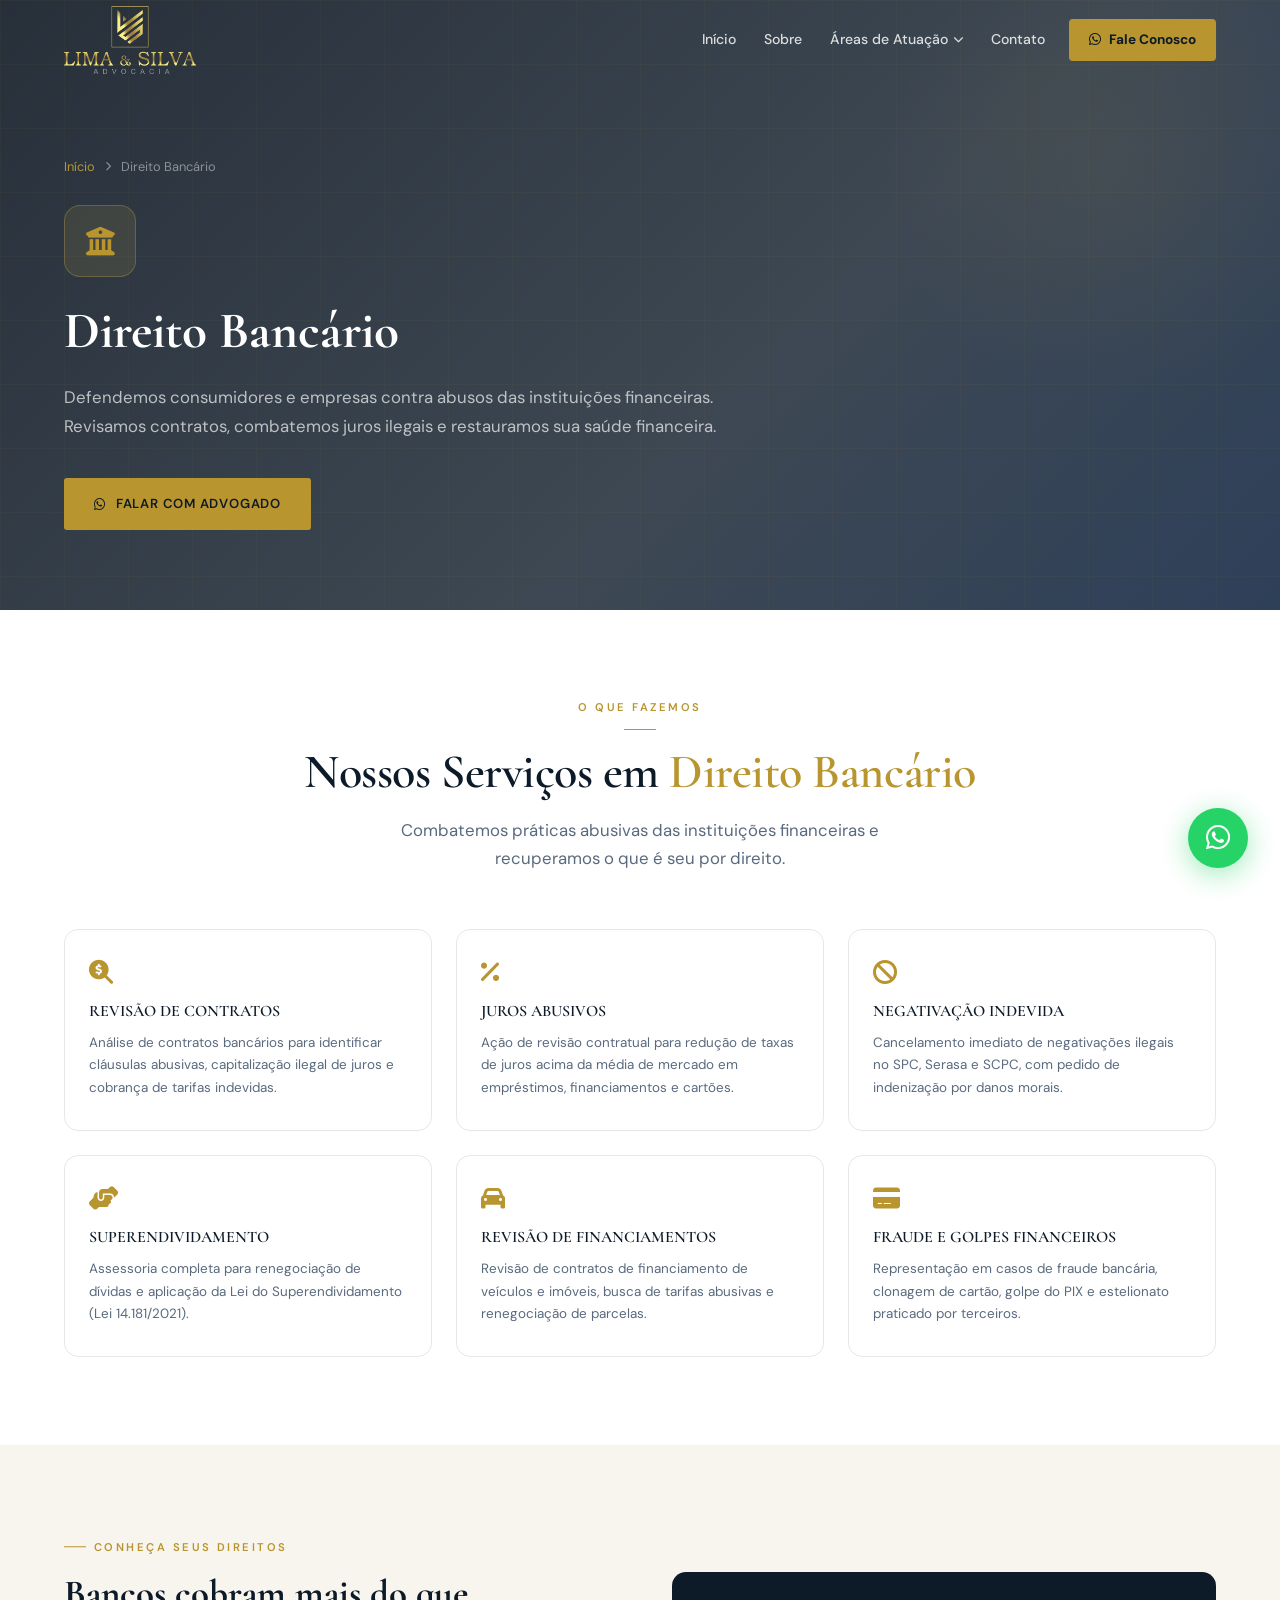
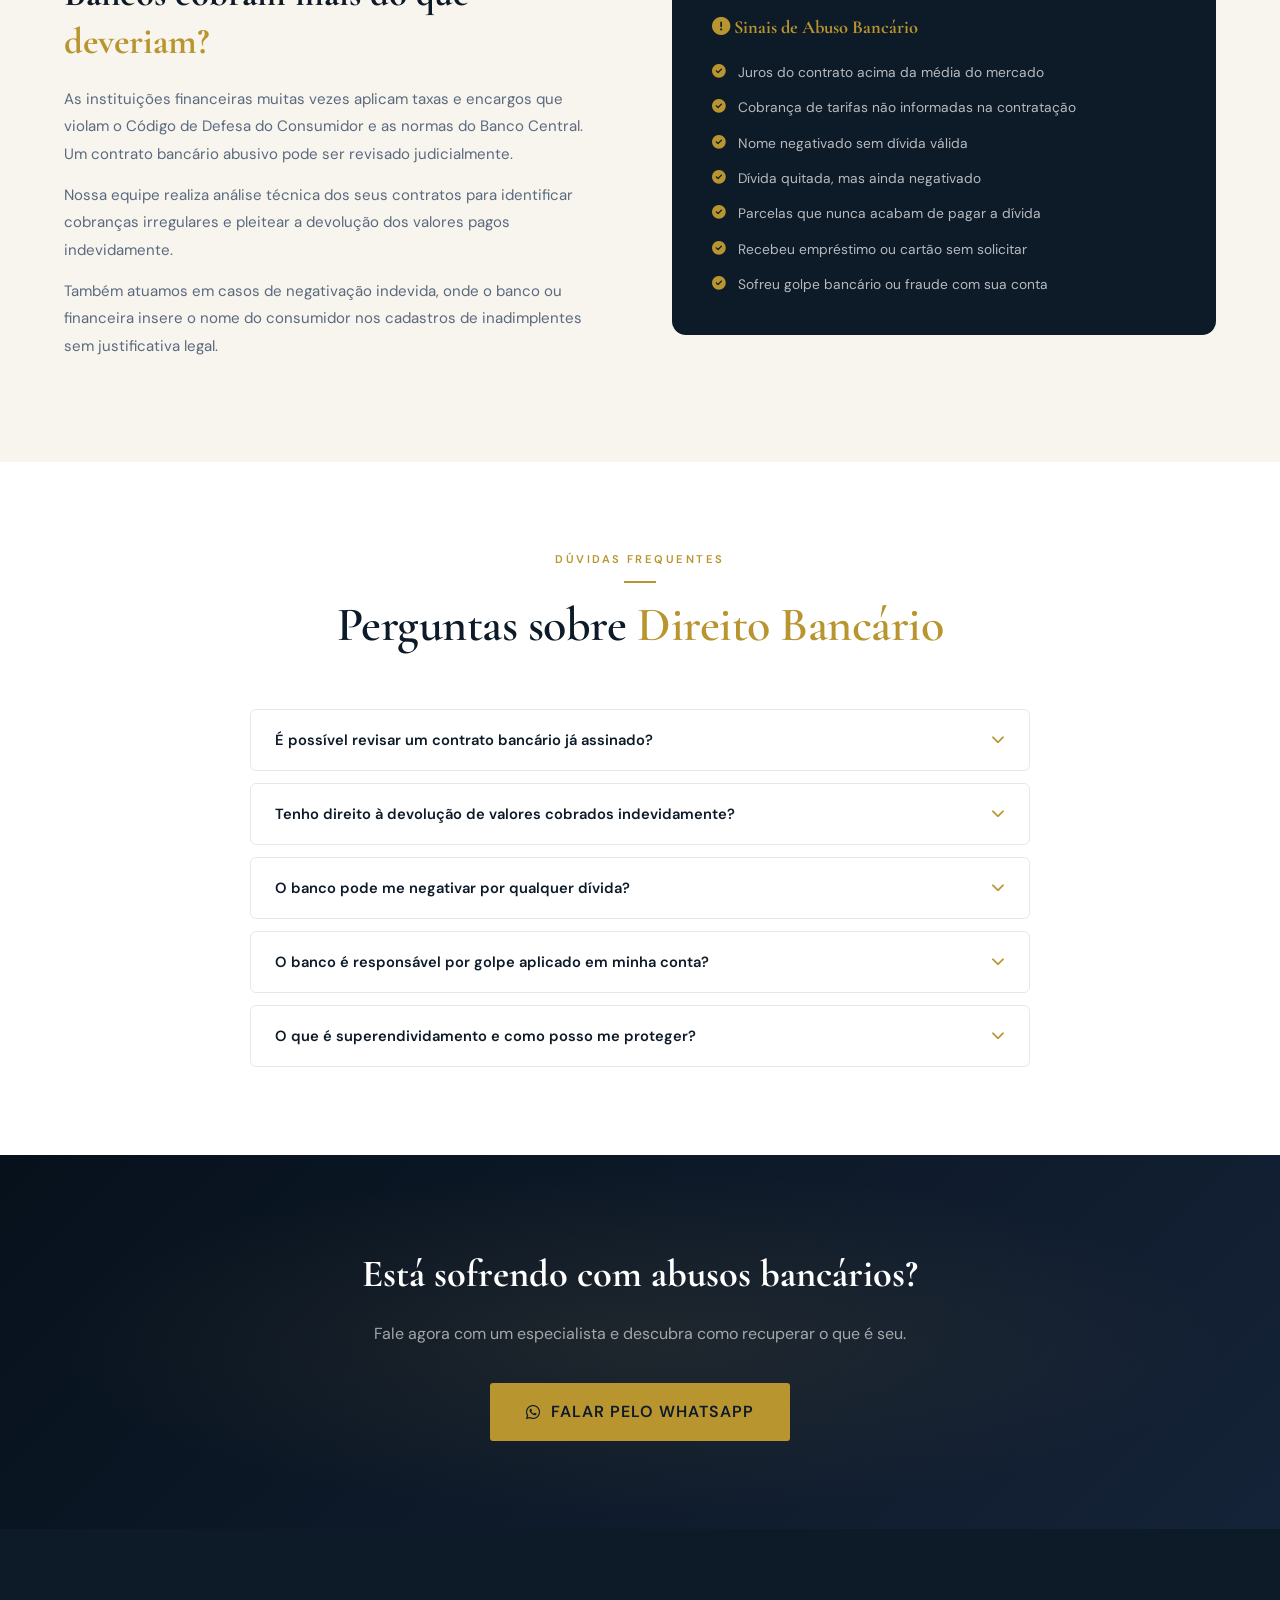
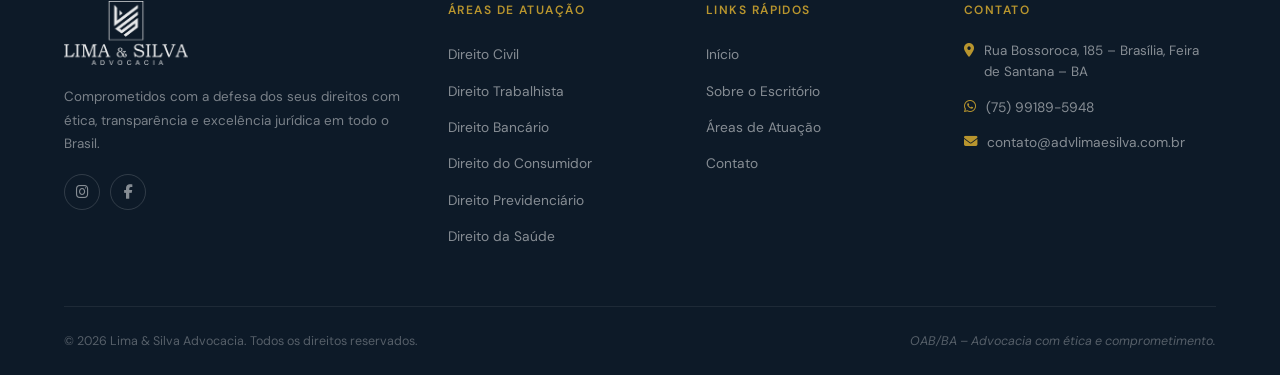
==== commit 1bc27d33: "feat: add hero background image to each area page Each area page now has its own themed hero image w" ====
--- a/direito-bancario.html
+++ b/direito-bancario.html
@@ -49,7 +49,7 @@
 </nav>
 
 <!-- HERO -->
-<section class="area-hero">
+<section class="area-hero hero-bancario">
   <div class="container">
     <div class="breadcrumb">
       <a href="index.html">Início</a>
--- a/style.css
+++ b/style.css
@@ -1046,6 +1046,12 @@
   position: relative;
   overflow: hidden;
 }
+.area-hero.hero-civil        { background: linear-gradient(135deg, rgba(7,17,28,0.87) 0%, rgba(13,26,40,0.80) 60%, rgba(15,35,64,0.87) 100%), url('imagens/Direito-civil.png') center/cover no-repeat; }
+.area-hero.hero-trabalhista  { background: linear-gradient(135deg, rgba(7,17,28,0.87) 0%, rgba(13,26,40,0.80) 60%, rgba(15,35,64,0.87) 100%), url('imagens/Direito-trabalho.png') center/cover no-repeat; }
+.area-hero.hero-bancario     { background: linear-gradient(135deg, rgba(7,17,28,0.87) 0%, rgba(13,26,40,0.80) 60%, rgba(15,35,64,0.87) 100%), url('imagens/Direito-banc%C3%A1rio.png') center/cover no-repeat; }
+.area-hero.hero-consumidor   { background: linear-gradient(135deg, rgba(7,17,28,0.87) 0%, rgba(13,26,40,0.80) 60%, rgba(15,35,64,0.87) 100%), url('imagens/Direito-consumidor.png') center/cover no-repeat; }
+.area-hero.hero-previdenciario { background: linear-gradient(135deg, rgba(7,17,28,0.87) 0%, rgba(13,26,40,0.80) 60%, rgba(15,35,64,0.87) 100%), url('imagens/Direito-previdenci%C3%A1rio.png') center/cover no-repeat; }
+.area-hero.hero-saude        { background: linear-gradient(135deg, rgba(7,17,28,0.87) 0%, rgba(13,26,40,0.80) 60%, rgba(15,35,64,0.87) 100%), url('imagens/Direito-sa%C3%BAde.png') center/cover no-repeat; }
 .area-hero::before {
   content: '';
   position: absolute;
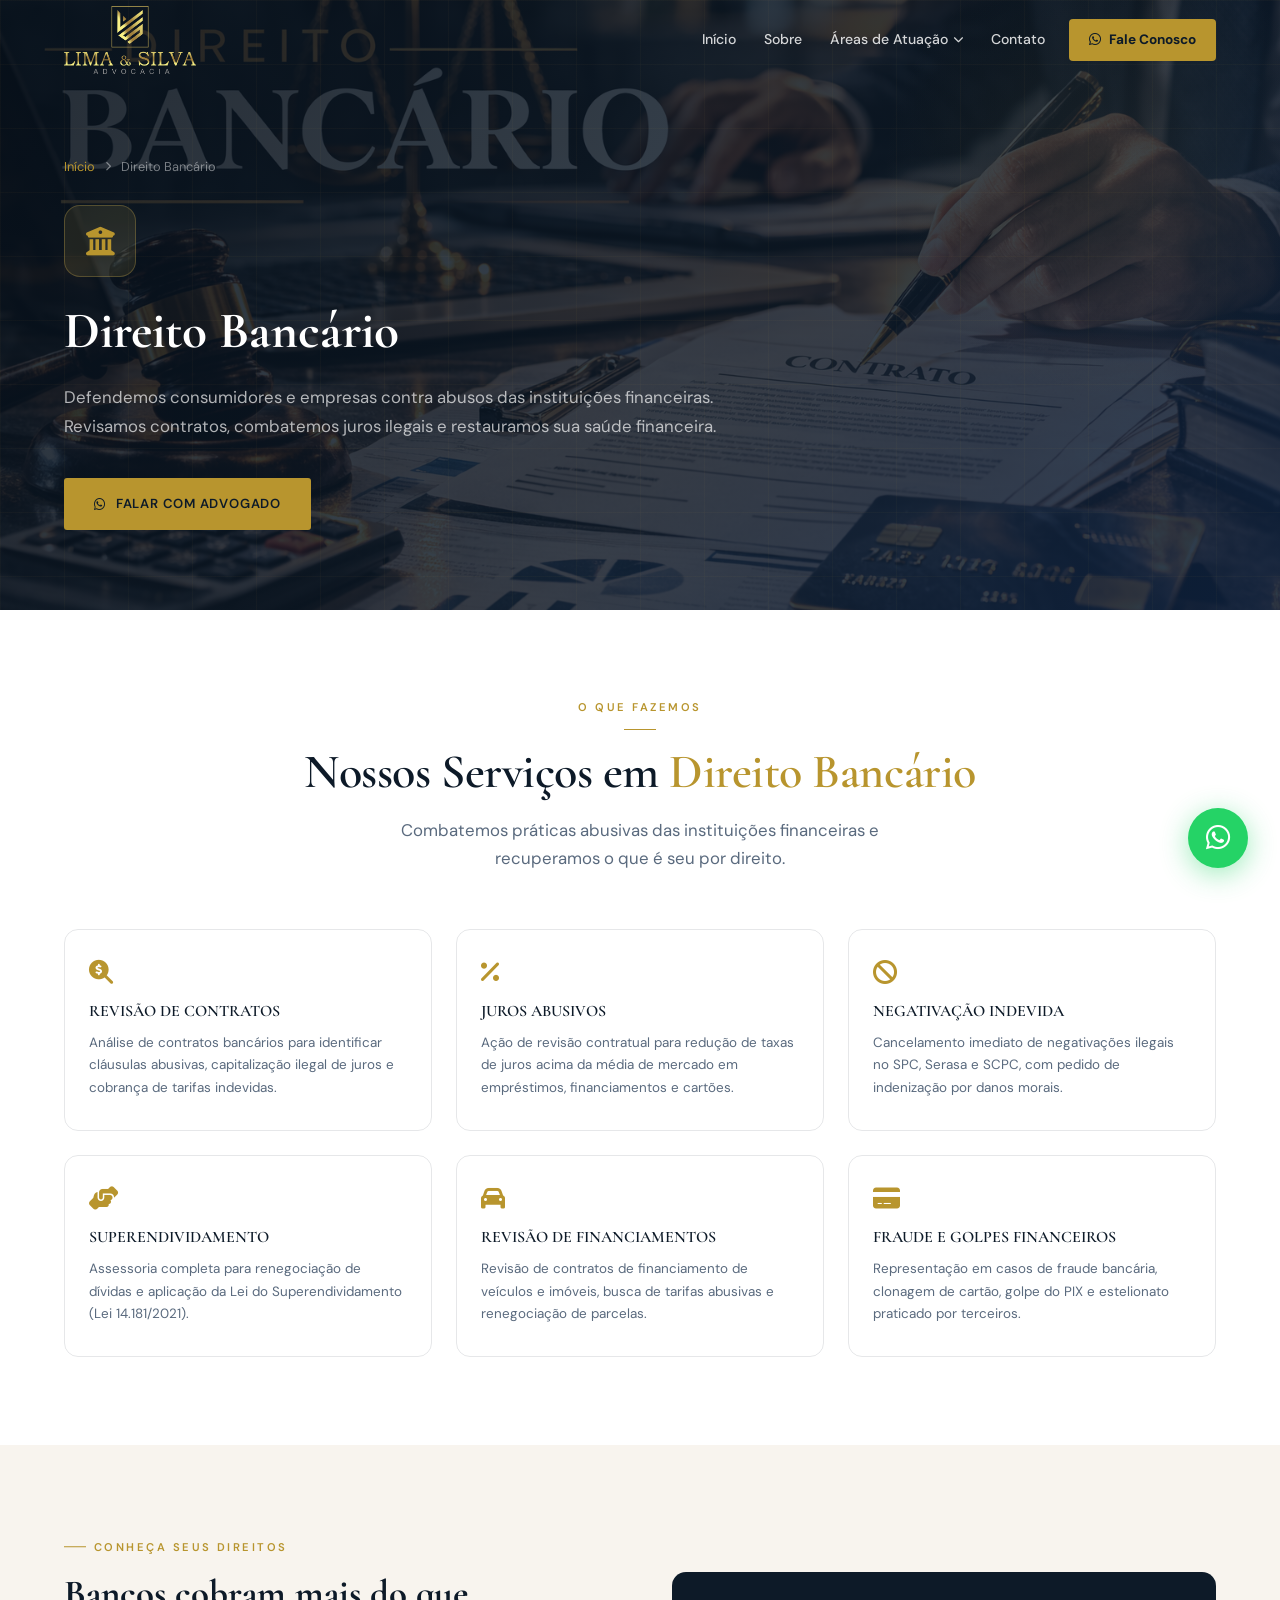
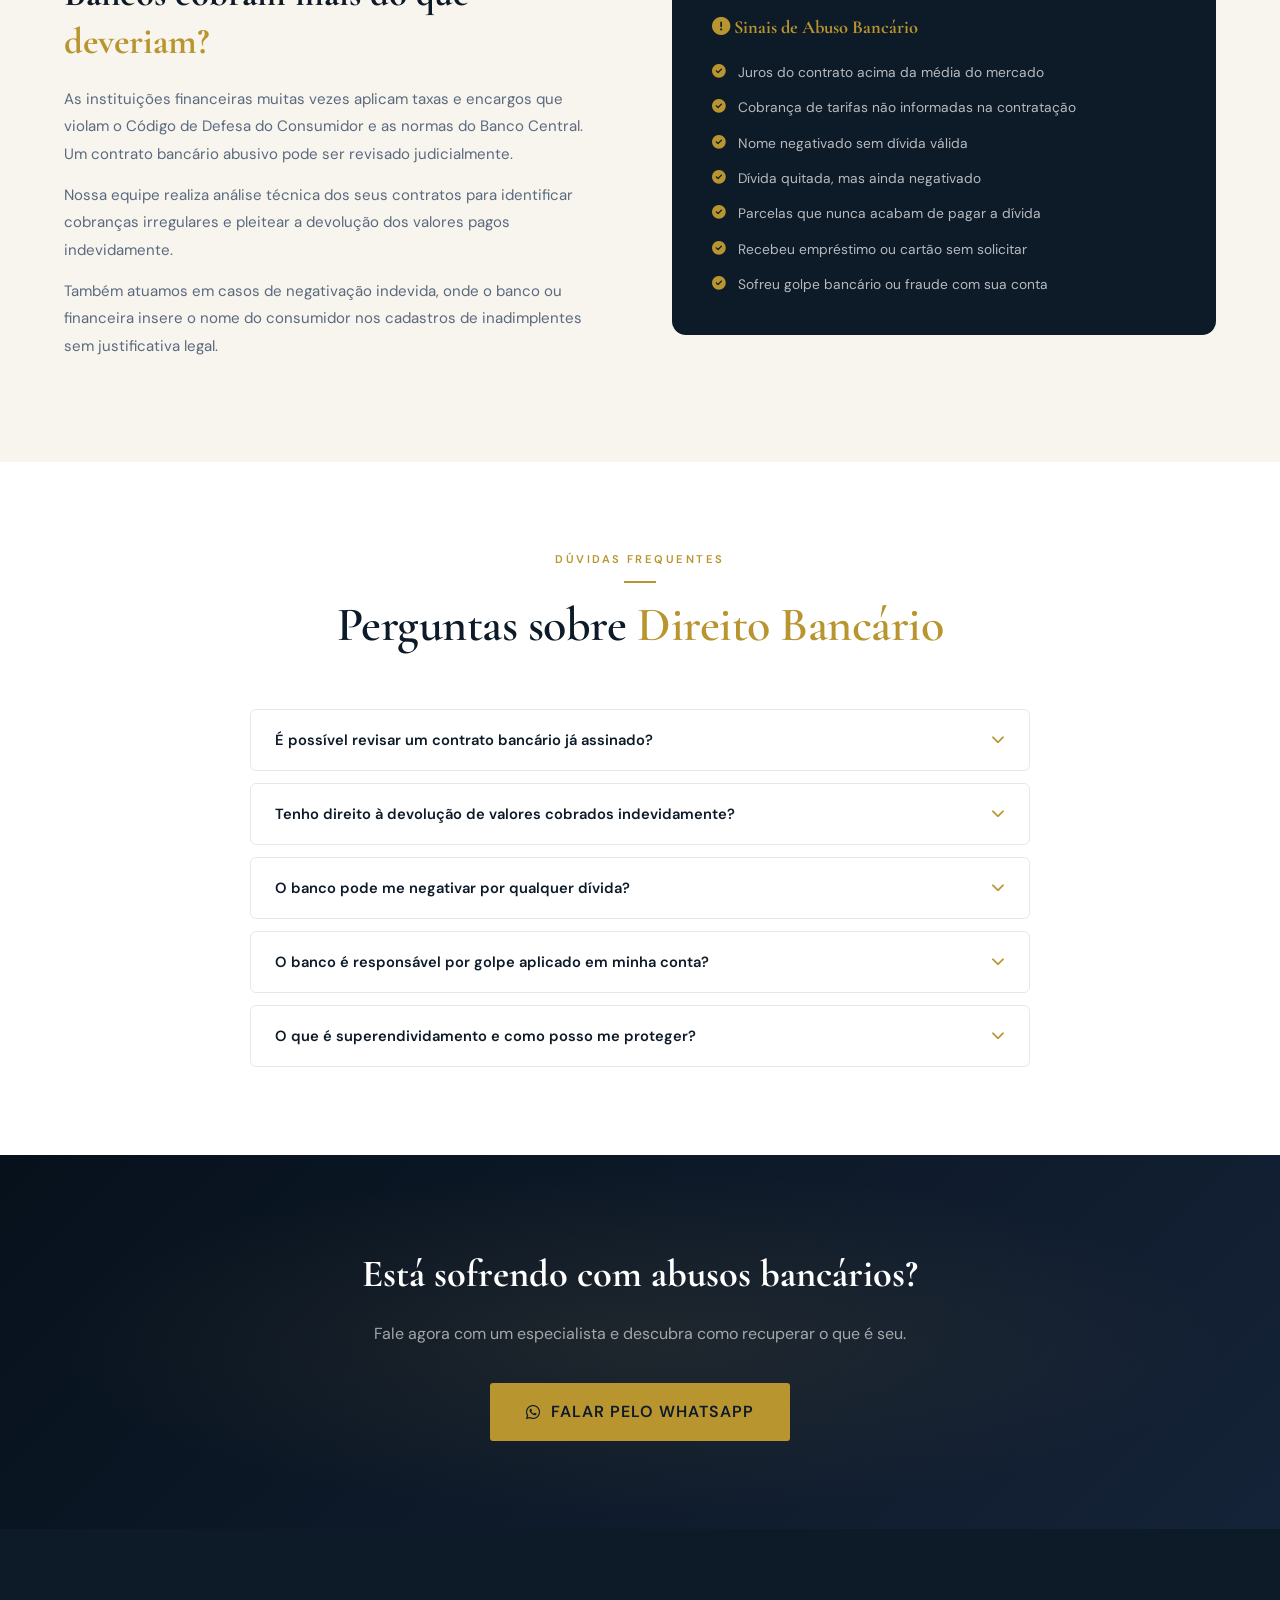
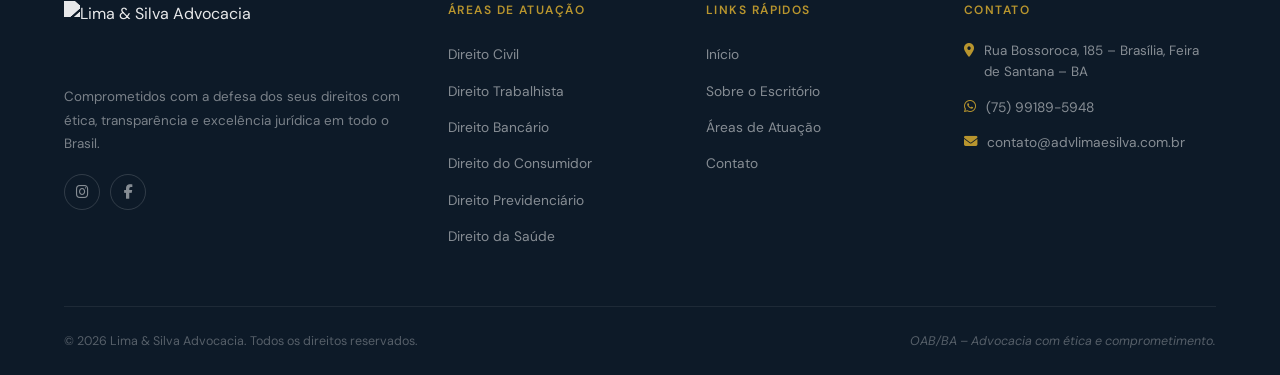
==== commit dd274196: "feat: use Logo-footer.png in all page footers, remove CSS filter Co-Authored-By: Claude Sonnet 4.6 <" ====
--- a/direito-bancario.html
+++ b/direito-bancario.html
@@ -185,7 +185,7 @@
   <div class="container">
     <div class="footer-grid">
       <div class="footer-brand">
-        <img src="imagens/logo.png" alt="Lima & Silva Advocacia" class="footer-logo-img">
+        <img src="imagens/Logo-footer.png" alt="Lima & Silva Advocacia" class="footer-logo-img">
         <p class="footer-desc">Comprometidos com a defesa dos seus direitos com ética, transparência e excelência jurídica em todo o Brasil.</p>
         <div class="footer-social">
           <a href="https://www.instagram.com/adv.limaesilva" target="_blank" rel="noopener" aria-label="Instagram"><i class="fab fa-instagram"></i></a>
--- a/style.css
+++ b/style.css
@@ -48,6 +48,7 @@
 .footer-logo-img {
   height: 64px;
   width: auto;
+  filter: none;
   max-width: 220px;
   object-fit: contain;
   display: block;
@@ -1046,12 +1047,12 @@
   position: relative;
   overflow: hidden;
 }
-.area-hero.hero-civil        { background: linear-gradient(135deg, rgba(7,17,28,0.87) 0%, rgba(13,26,40,0.80) 60%, rgba(15,35,64,0.87) 100%), url('imagens/Direito-civil.png') center/cover no-repeat; }
-.area-hero.hero-trabalhista  { background: linear-gradient(135deg, rgba(7,17,28,0.87) 0%, rgba(13,26,40,0.80) 60%, rgba(15,35,64,0.87) 100%), url('imagens/Direito-trabalho.png') center/cover no-repeat; }
-.area-hero.hero-bancario     { background: linear-gradient(135deg, rgba(7,17,28,0.87) 0%, rgba(13,26,40,0.80) 60%, rgba(15,35,64,0.87) 100%), url('imagens/Direito-banc%C3%A1rio.png') center/cover no-repeat; }
-.area-hero.hero-consumidor   { background: linear-gradient(135deg, rgba(7,17,28,0.87) 0%, rgba(13,26,40,0.80) 60%, rgba(15,35,64,0.87) 100%), url('imagens/Direito-consumidor.png') center/cover no-repeat; }
-.area-hero.hero-previdenciario { background: linear-gradient(135deg, rgba(7,17,28,0.87) 0%, rgba(13,26,40,0.80) 60%, rgba(15,35,64,0.87) 100%), url('imagens/Direito-previdenci%C3%A1rio.png') center/cover no-repeat; }
-.area-hero.hero-saude        { background: linear-gradient(135deg, rgba(7,17,28,0.87) 0%, rgba(13,26,40,0.80) 60%, rgba(15,35,64,0.87) 100%), url('imagens/Direito-sa%C3%BAde.png') center/cover no-repeat; }
+.area-hero.hero-civil          { background: linear-gradient(135deg, rgba(7,17,28,0.88) 0%, rgba(13,26,40,0.82) 60%, rgba(15,35,64,0.88) 100%), url('imagens/hero-civil.png') center/cover no-repeat; }
+.area-hero.hero-trabalhista    { background: linear-gradient(135deg, rgba(7,17,28,0.88) 0%, rgba(13,26,40,0.82) 60%, rgba(15,35,64,0.88) 100%), url('imagens/hero-trabalhista.png') center/cover no-repeat; }
+.area-hero.hero-bancario       { background: linear-gradient(135deg, rgba(7,17,28,0.88) 0%, rgba(13,26,40,0.82) 60%, rgba(15,35,64,0.88) 100%), url('imagens/hero-bancario.png') center/cover no-repeat; }
+.area-hero.hero-consumidor     { background: linear-gradient(135deg, rgba(7,17,28,0.88) 0%, rgba(13,26,40,0.82) 60%, rgba(15,35,64,0.88) 100%), url('imagens/hero-consumidor.png') center/cover no-repeat; }
+.area-hero.hero-previdenciario { background: linear-gradient(135deg, rgba(7,17,28,0.88) 0%, rgba(13,26,40,0.82) 60%, rgba(15,35,64,0.88) 100%), url('imagens/hero-previdenciario.png') center/cover no-repeat; }
+.area-hero.hero-saude          { background: linear-gradient(135deg, rgba(7,17,28,0.88) 0%, rgba(13,26,40,0.82) 60%, rgba(15,35,64,0.88) 100%), url('imagens/hero-saude.png') center/cover no-repeat; }
 .area-hero::before {
   content: '';
   position: absolute;
@@ -1197,26 +1198,30 @@
   .footer-grid { grid-template-columns: 1fr 1fr; gap: 36px; }
   .areas-grid { grid-template-columns: repeat(2, 1fr); }
   .area-services-grid { grid-template-columns: repeat(2, 1fr); }
-}
-
-@media (max-width: 768px) {
-  /* Mobile Nav */
+
+  /* Hamburger menu starts at 1024px */
   .nav-menu {
+    display: none;
     position: fixed;
     top: 80px; left: 0; right: 0;
     background: rgba(13,27,42,0.98);
     backdrop-filter: blur(16px);
+    -webkit-backdrop-filter: blur(16px);
     flex-direction: column;
     align-items: flex-start;
     padding: 20px;
     gap: 2px;
-    transform: translateY(-110%);
-    transition: transform 0.35s ease;
     border-bottom: 1px solid rgba(201,168,76,0.2);
     max-height: calc(100vh - 80px);
     overflow-y: auto;
+    z-index: 999;
+    animation: slideDown 0.28s ease;
   }
-  .nav-menu.open { transform: translateY(0); }
+  @keyframes slideDown {
+    from { opacity: 0; transform: translateY(-8px); }
+    to   { opacity: 1; transform: translateY(0); }
+  }
+  .nav-menu.open { display: flex; }
   .hamburger { display: flex; }
   .dropdown-menu {
     position: static;
@@ -1234,6 +1239,10 @@
   .dropdown.open .dropdown-menu { display: block; }
   .nav-link { width: 100%; }
   .nav-btn { width: 100%; justify-content: center; margin-left: 0; margin-top: 8px; }
+  .logo-img { height: 52px; }
+}
+
+@media (max-width: 768px) {
 
   .hero-content { margin-left: 0; padding: 110px 24px 70px; }
   .hero-stats { gap: 24px; }
@@ -1265,4 +1274,6 @@
   .why-grid { grid-template-columns: 1fr; }
   .hero-title { font-size: 2rem; }
   .area-hero h1 { font-size: 1.8rem; }
-}
+  .logo-img { height: 44px; }
+  .nav-container { padding: 0 16px; }
+}
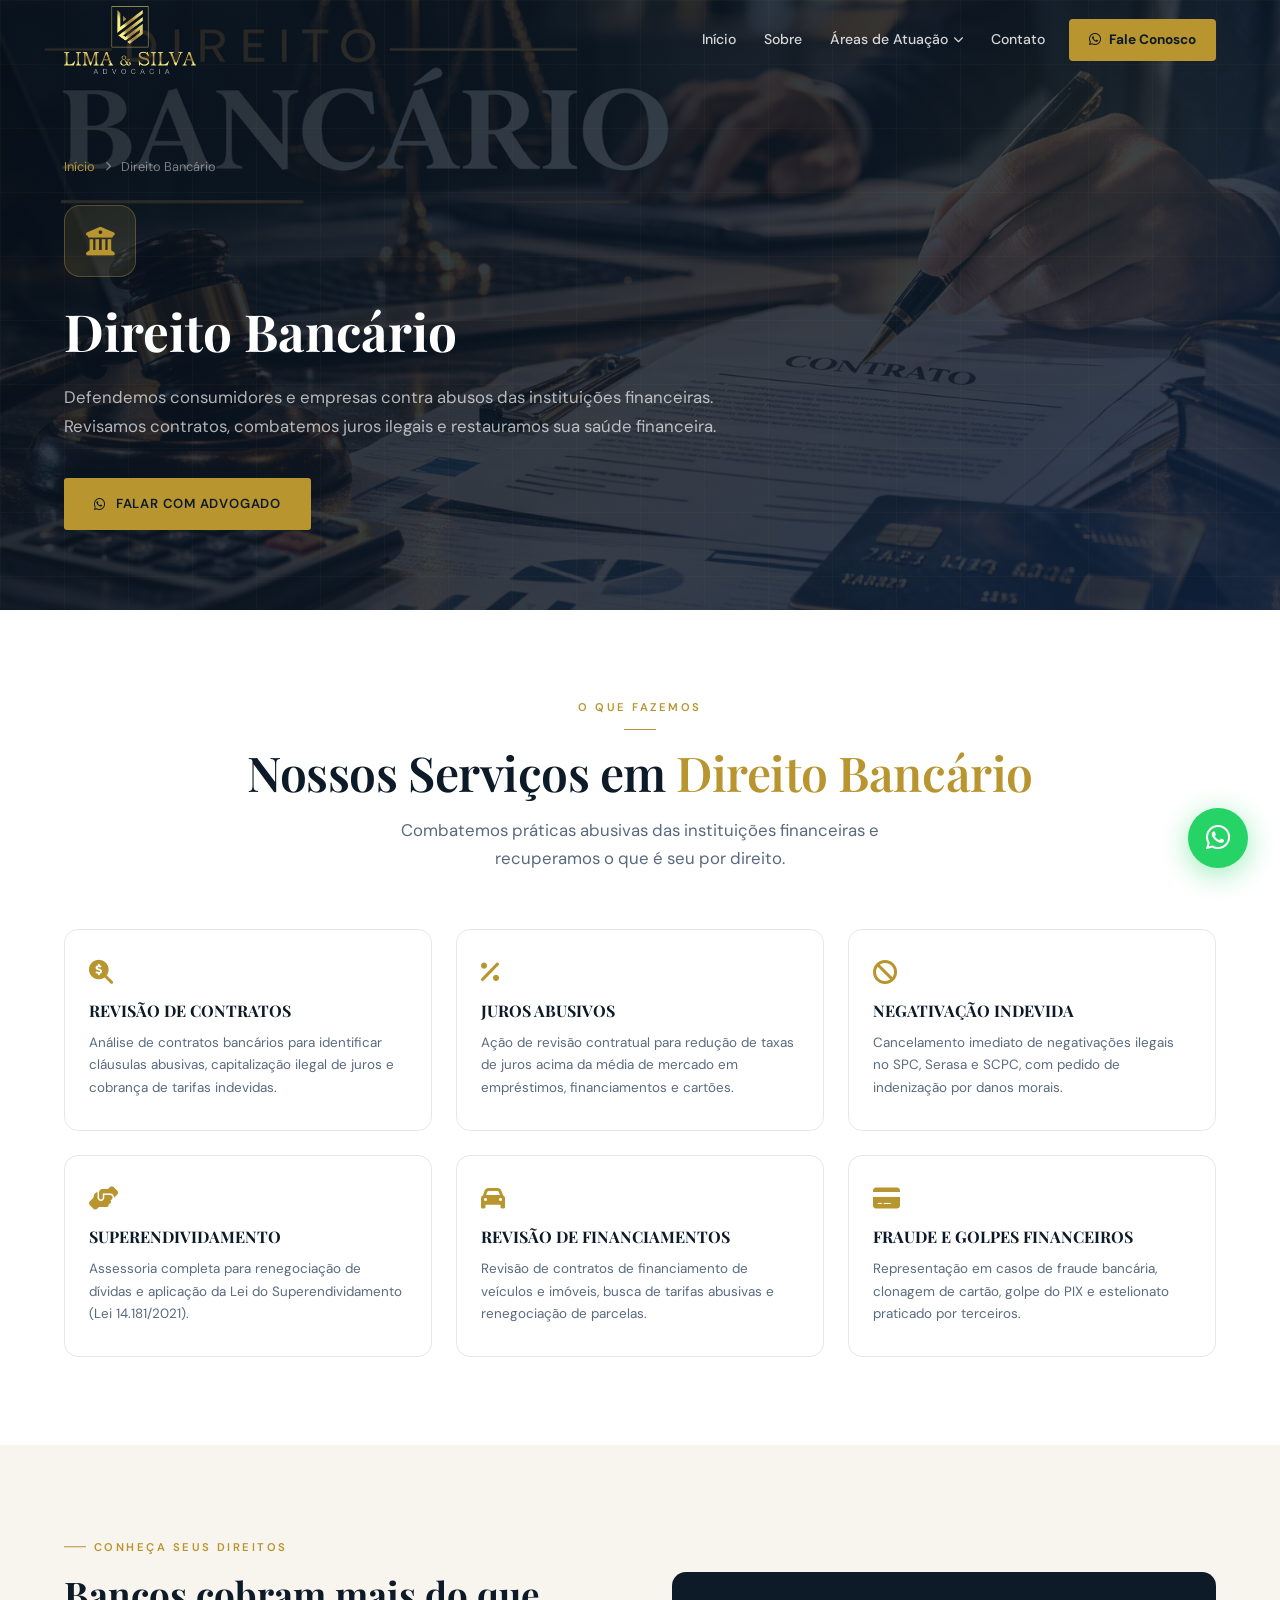
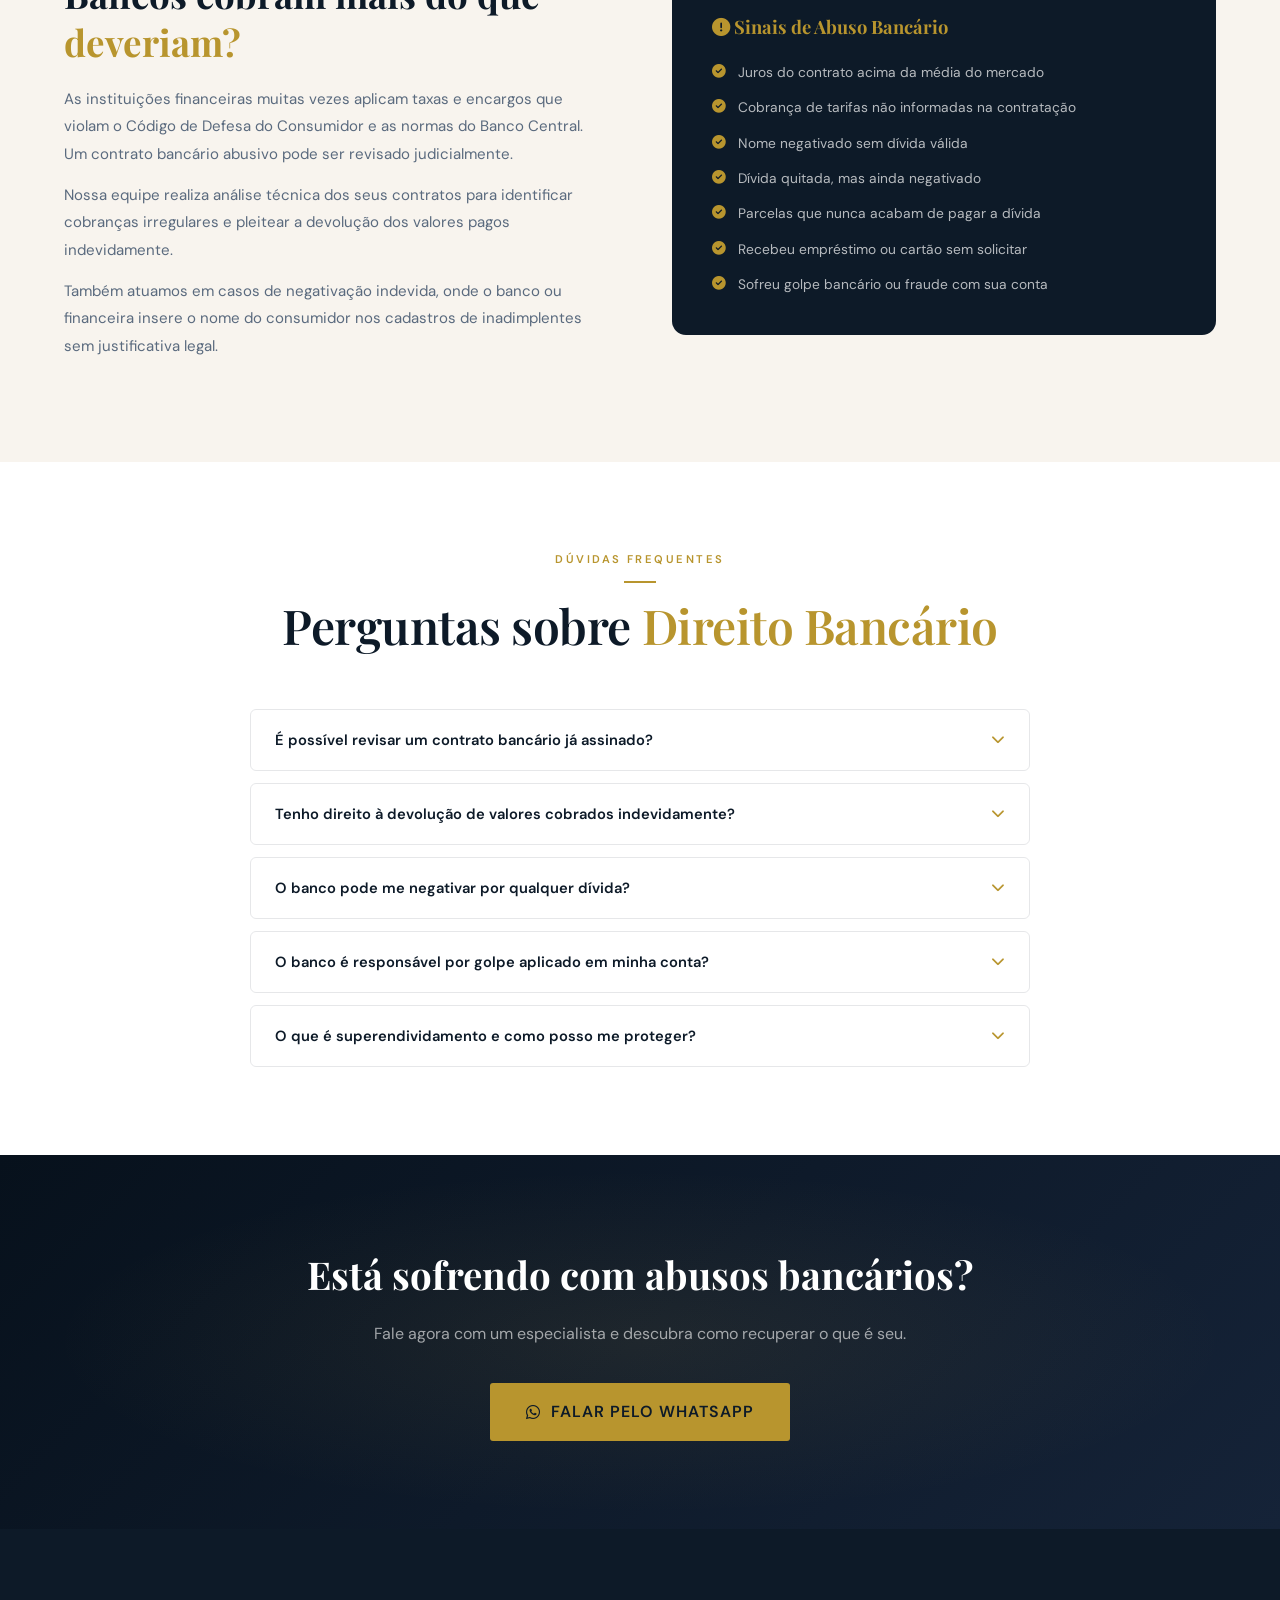
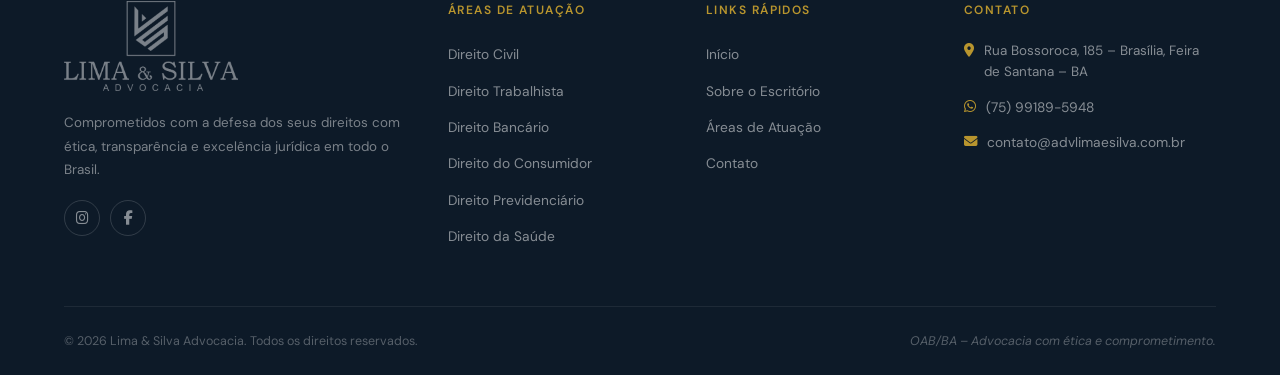
==== commit 360c463c: "style: switch heading font to Playfair Display, bold card titles to 700 Co-Authored-By: Claude Sonne" ====
--- a/direito-bancario.html
+++ b/direito-bancario.html
@@ -11,7 +11,7 @@
 
   <link rel="preconnect" href="https://fonts.googleapis.com">
   <link rel="preconnect" href="https://fonts.gstatic.com" crossorigin>
-  <link href="https://fonts.googleapis.com/css2?family=Cormorant+Garamond:ital,wght@0,400;0,500;0,600;0,700;1,400;1,600&family=DM+Sans:opsz,wght@9..40,300;9..40,400;9..40,500;9..40,600;9..40,700&display=swap" rel="stylesheet">
+  <link href="https://fonts.googleapis.com/css2?family=Playfair+Display:ital,wght@0,400;0,600;0,700;1,400;1,600&family=DM+Sans:opsz,wght@9..40,300;9..40,400;9..40,500;9..40,600;9..40,700&display=swap" rel="stylesheet">
   <link rel="stylesheet" href="https://cdnjs.cloudflare.com/ajax/libs/font-awesome/6.5.0/css/all.min.css">
   <link rel="stylesheet" href="style.css">
   <link rel="icon" type="image/png" sizes="512x512" href="imagens/Favicon.png">
--- a/style.css
+++ b/style.css
@@ -22,7 +22,7 @@
   --radius:     6px;
   --radius-lg:  14px;
   --transition: all 0.32s ease;
-  --font-heading: 'Cormorant Garamond', 'Georgia', serif;
+  --font-heading: 'Playfair Display', 'Georgia', serif;
   --font-body:    'DM Sans', system-ui, sans-serif;
 }
 
@@ -46,15 +46,12 @@
   flex-shrink: 0;
 }
 .footer-logo-img {
-  height: 64px;
+  height: 90px;
   width: auto;
-  filter: none;
-  max-width: 220px;
+  max-width: 280px;
   object-fit: contain;
   display: block;
   margin-bottom: 20px;
-  filter: brightness(0) invert(1);
-  opacity: 0.9;
 }
 
 /* === UTILITIES === */
@@ -526,7 +523,7 @@
 .why-icon i { font-size: 1.5rem; color: var(--gold); }
 .why-card:hover .why-icon { background: var(--gold); }
 .why-card:hover .why-icon i { color: var(--navy); }
-.why-card h3 { font-family: var(--font-heading); font-size: 1rem; font-weight: 600; color: var(--white); margin-bottom: 10px; text-transform: uppercase; }
+.why-card h3 { font-family: var(--font-heading); font-size: 1rem; font-weight: 700; color: var(--white); margin-bottom: 10px; text-transform: uppercase; }
 .why-card p { font-size: 0.84rem; color: rgba(255,255,255,0.55); line-height: 1.72; }
 
 /* ========================================
@@ -857,7 +854,7 @@
 .lawtech-feat-card h4 {
   font-family: var(--font-heading);
   font-size: 1.05rem;
-  font-weight: 600;
+  font-weight: 700;
   color: var(--white);
   margin-bottom: 8px;
   text-transform: uppercase;
@@ -1115,7 +1112,7 @@
 }
 .service-card:hover { border-color: rgba(201,168,76,0.4); box-shadow: var(--shadow); }
 .service-card i { font-size: 1.5rem; color: var(--gold); margin-bottom: 14px; display: block; }
-.service-card h4 { font-family: var(--font-heading); font-size: 1rem; font-weight: 600; color: var(--navy); margin-bottom: 8px; text-transform: uppercase; }
+.service-card h4 { font-family: var(--font-heading); font-size: 1rem; font-weight: 700; color: var(--navy); margin-bottom: 8px; text-transform: uppercase; }
 .service-card p { font-size: 0.84rem; color: var(--text-light); line-height: 1.68; }
 
 /* Area Info */
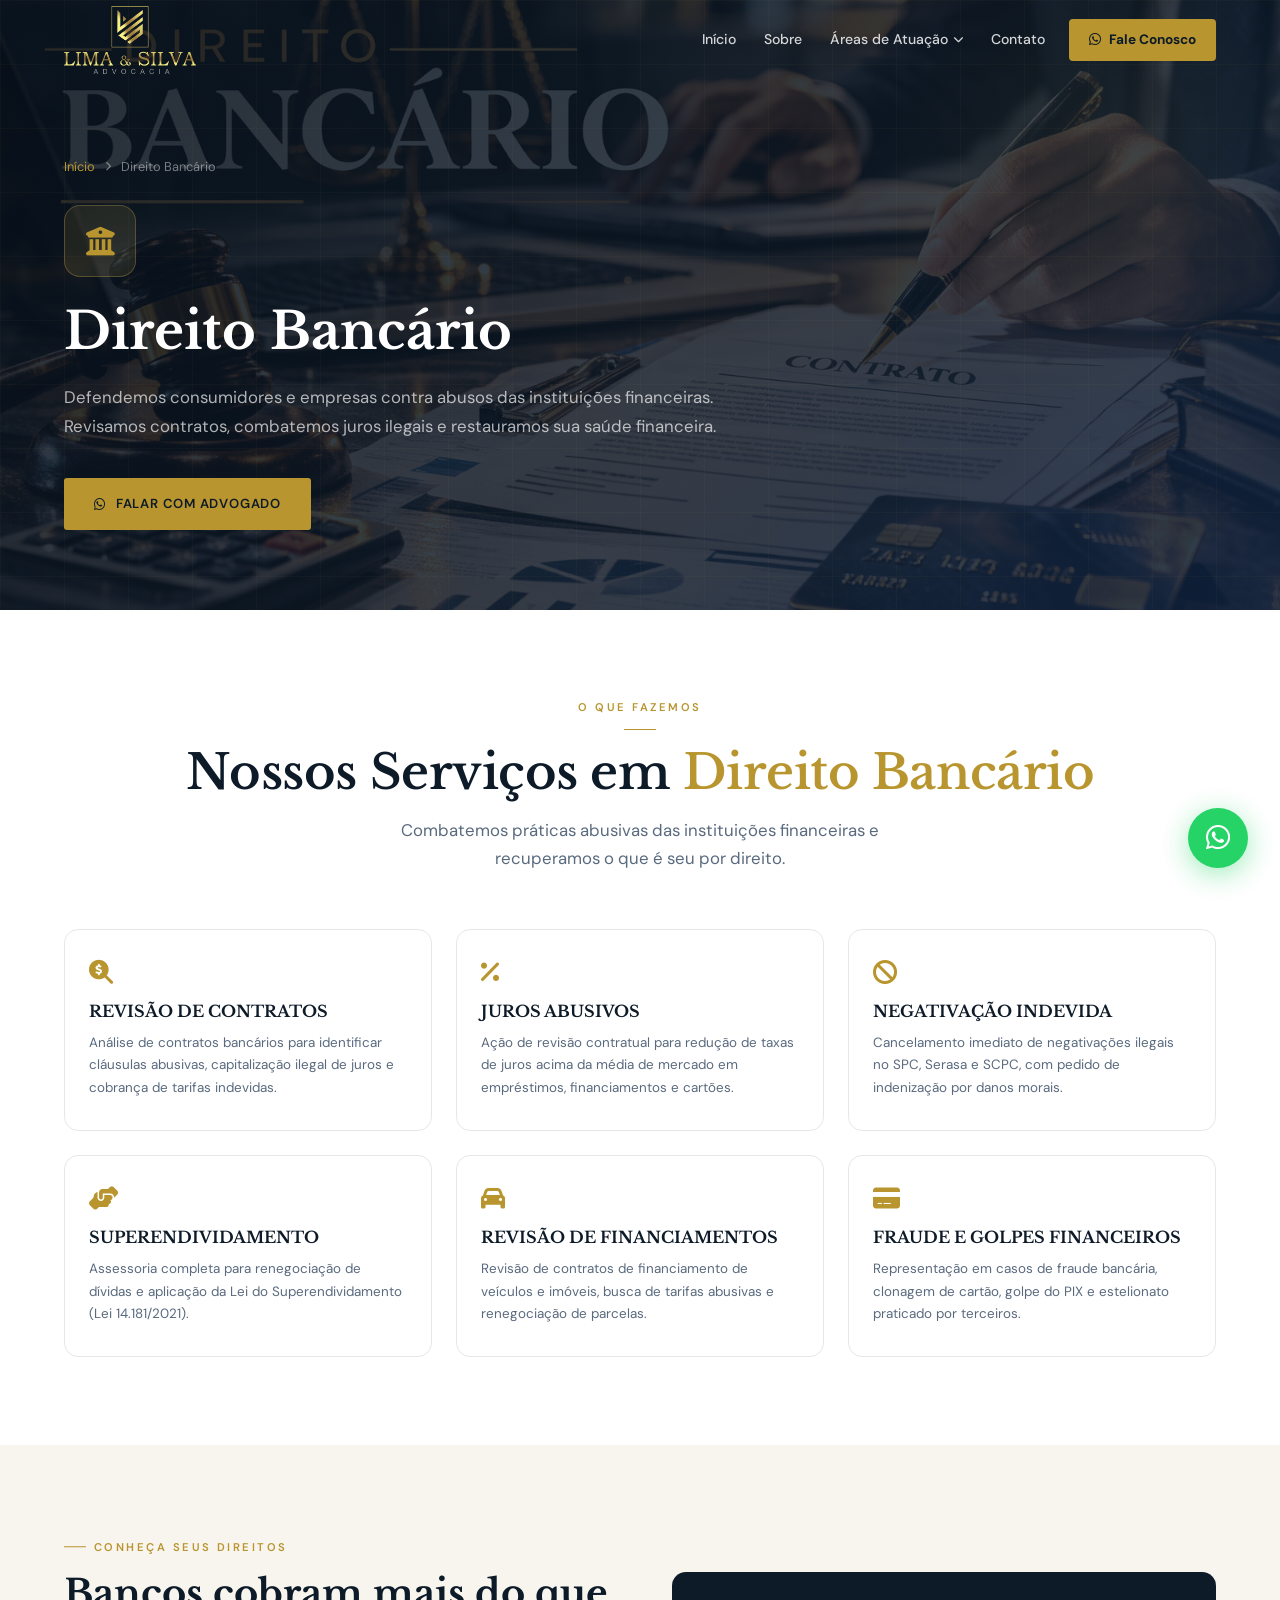
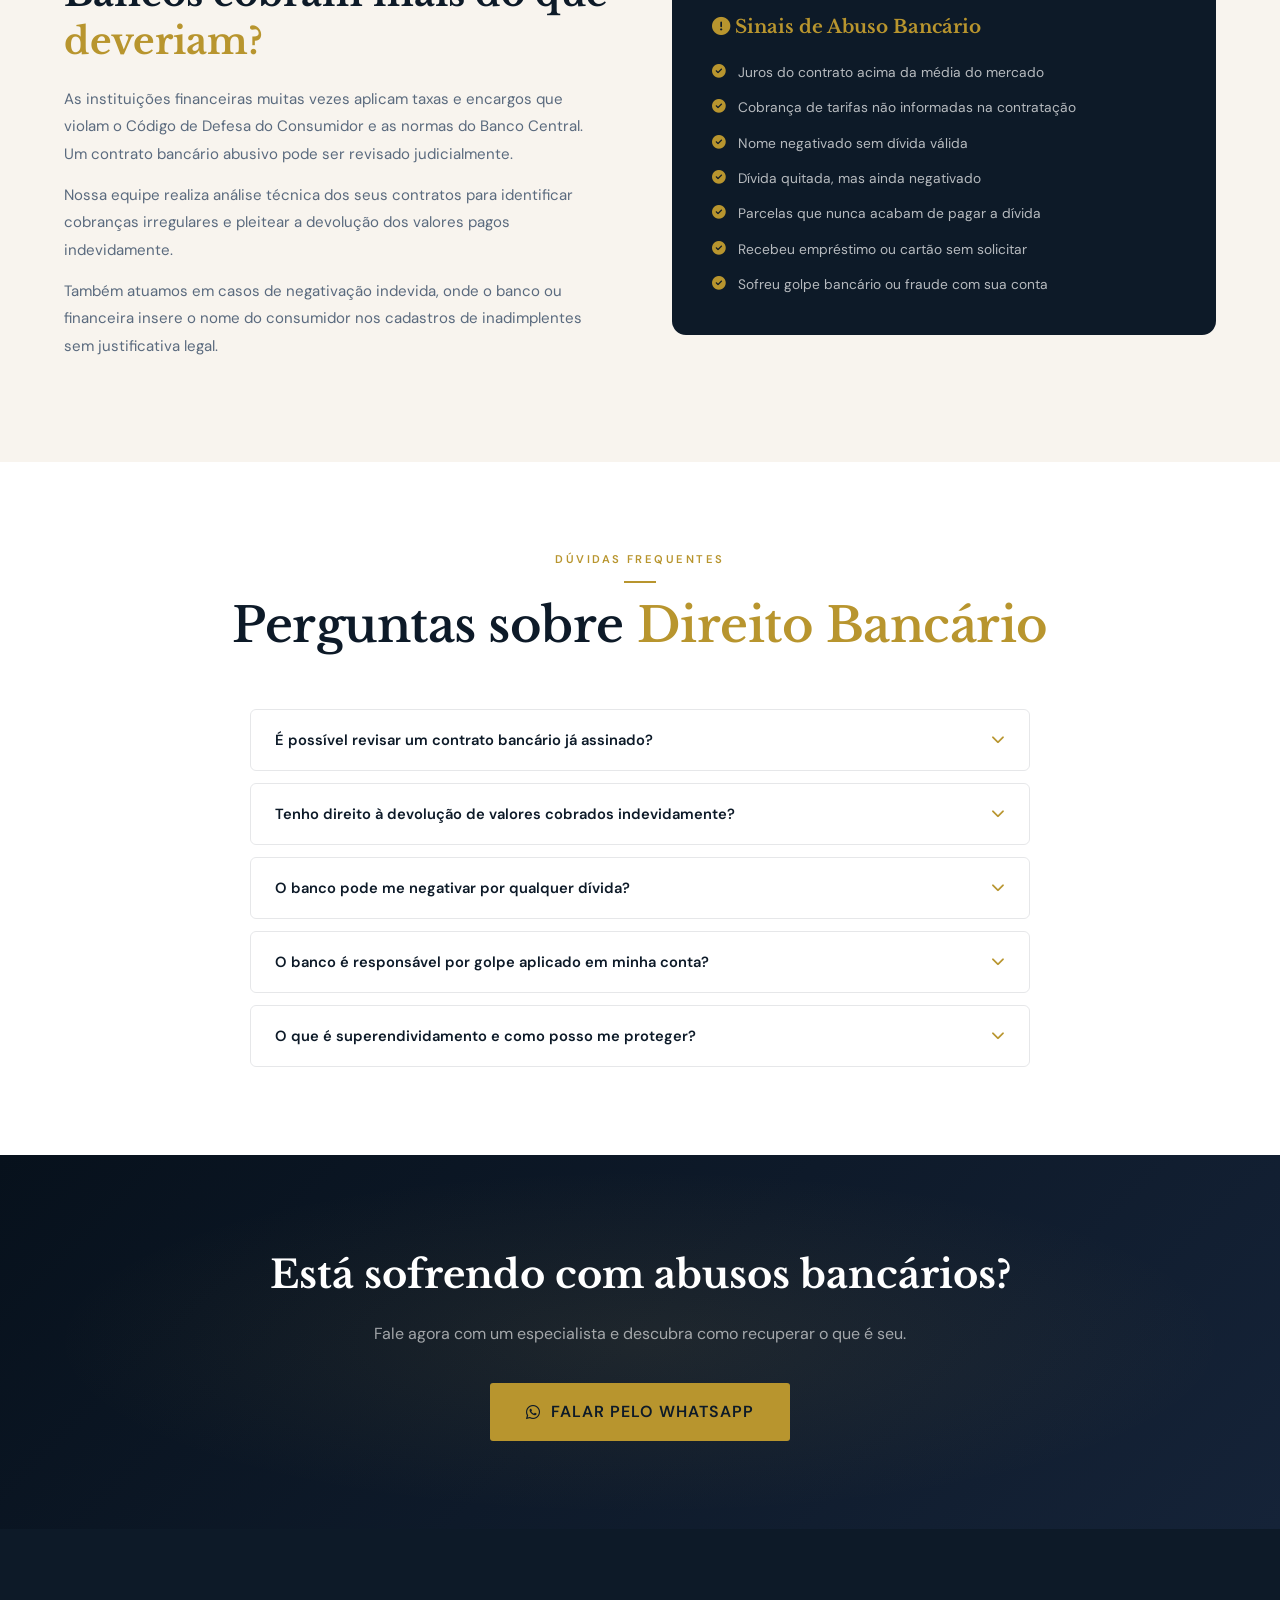
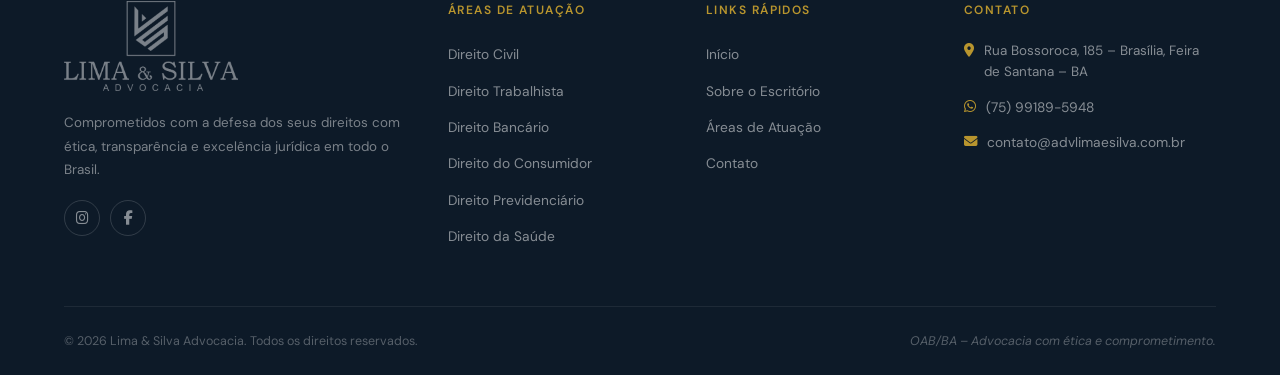
==== commit 1b58105f: "style: test Libre Baskerville as heading font Co-Authored-By: Claude Sonnet 4.6 <noreply@anthropic.c" ====
--- a/direito-bancario.html
+++ b/direito-bancario.html
@@ -11,7 +11,7 @@
 
   <link rel="preconnect" href="https://fonts.googleapis.com">
   <link rel="preconnect" href="https://fonts.gstatic.com" crossorigin>
-  <link href="https://fonts.googleapis.com/css2?family=Playfair+Display:ital,wght@0,400;0,600;0,700;1,400;1,600&family=DM+Sans:opsz,wght@9..40,300;9..40,400;9..40,500;9..40,600;9..40,700&display=swap" rel="stylesheet">
+  <link href="https://fonts.googleapis.com/css2?family=Libre+Baskerville:ital,wght@0,400;0,700;1,400&family=DM+Sans:opsz,wght@9..40,300;9..40,400;9..40,500;9..40,600;9..40,700&display=swap" rel="stylesheet">
   <link rel="stylesheet" href="https://cdnjs.cloudflare.com/ajax/libs/font-awesome/6.5.0/css/all.min.css">
   <link rel="stylesheet" href="style.css">
   <link rel="icon" type="image/png" sizes="512x512" href="imagens/Favicon.png">
--- a/style.css
+++ b/style.css
@@ -22,7 +22,7 @@
   --radius:     6px;
   --radius-lg:  14px;
   --transition: all 0.32s ease;
-  --font-heading: 'Playfair Display', 'Georgia', serif;
+  --font-heading: 'Libre Baskerville', 'Georgia', serif;
   --font-body:    'DM Sans', system-ui, sans-serif;
 }
 
